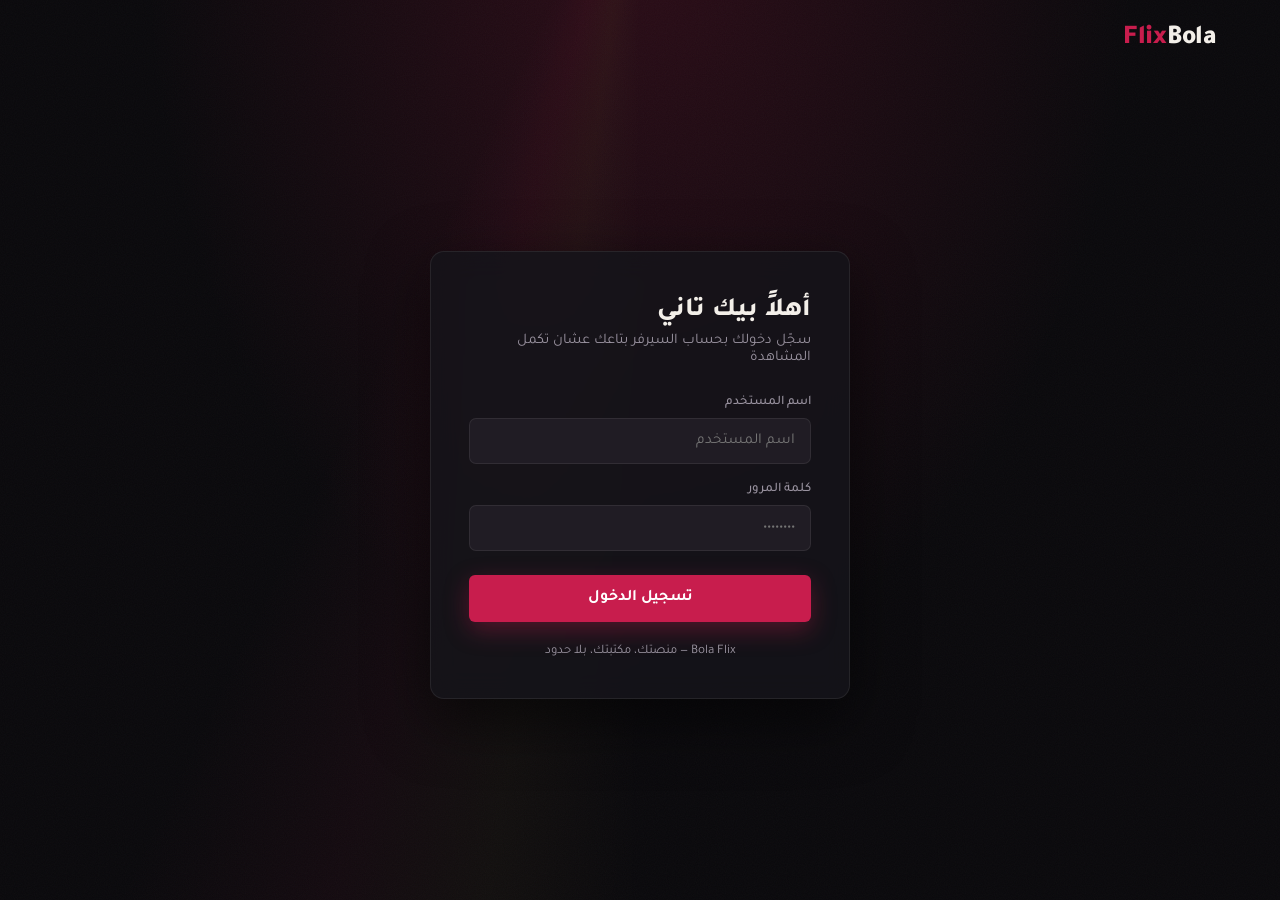
==== index.html @ e78694bd "Add files via upload" ====
<!DOCTYPE html>
<html lang="ar" dir="rtl">
<head>
<meta charset="UTF-8">
<meta name="viewport" content="width=device-width, initial-scale=1.0">
<title>Bola Flix — مكتبتك، بلا حدود</title>
<link rel="stylesheet" href="style.css">
<script src="config.js"></script>
<style>
  /* ---------- Navbar ---------- */
  .navbar {
    position: fixed; top: 0; right: 0; left: 0; z-index: 50;
    display: flex; align-items: center; justify-content: space-between;
    padding: 18px 5%;
    transition: background .3s ease, padding .3s ease, backdrop-filter .3s ease;
  }
  .navbar.scrolled {
    background: rgba(10,9,12,0.92);
    backdrop-filter: blur(10px);
    padding: 12px 5%;
    border-bottom: 1px solid var(--border-soft);
  }
  .nav-left { display: flex; align-items: center; gap: 34px; }
  .nav-links { display: flex; gap: 24px; list-style: none; }
  .nav-links a {
    font-size: .92rem; color: var(--text-muted); font-weight: 500;
    transition: color .15s ease; position: relative;
  }
  .nav-links a.active, .nav-links a:hover { color: var(--text-primary); }
  .nav-right { display: flex; align-items: center; gap: 18px; }
  .search-wrap { position: relative; }
  .search-input {
    width: 0; opacity: 0; padding: 9px 0;
    background: rgba(0,0,0,0.75);
    border: 1px solid var(--border-soft);
    color: var(--text-primary);
    border-radius: 5px;
    font-family: inherit;
    transition: width .3s ease, opacity .3s ease, padding .3s ease;
  }
  .search-input.open { width: 220px; opacity: 1; padding: 9px 14px; }
  .icon-btn {
    background: none; color: var(--text-primary); font-size: 1.15rem;
    width: 34px; height: 34px; display: flex; align-items: center; justify-content: center;
  }
  .avatar {
    width: 34px; height: 34px; border-radius: 6px;
    background: linear-gradient(135deg, var(--accent-ember), var(--accent-gold));
    display: flex; align-items: center; justify-content: center;
    font-weight: 800; font-size: .85rem; color: #1a0a10;
  }
  .user-menu { position: relative; }
  .user-dropdown {
    position: absolute; left: 0; top: 46px;
    background: var(--bg-surface); border: 1px solid var(--border-soft);
    border-radius: 8px; min-width: 170px; padding: 8px;
    display: none; box-shadow: var(--shadow-deep);
  }
  .user-dropdown.open { display: block; animation: dropIn .18s ease; }
  @keyframes dropIn { from { opacity:0; transform: translateY(-6px);} to {opacity:1; transform:translateY(0);} }
  .user-dropdown button {
    width: 100%; text-align: right; background: none; color: var(--text-primary);
    padding: 9px 10px; border-radius: 5px; font-size: .88rem;
  }
  .user-dropdown button:hover { background: var(--bg-elevated); }

  /* ---------- Hero ---------- */
  .hero {
    position: relative;
    height: 92vh;
    min-height: 560px;
    display: flex; align-items: flex-end;
    overflow: hidden;
  }
  .hero-bg {
    position: absolute; inset: 0;
    background-size: cover; background-position: top center;
    transform: scale(1.06);
    animation: heroZoom 18s ease-in-out infinite alternate;
  }
  @keyframes heroZoom { from { transform: scale(1.0); } to { transform: scale(1.08); } }
  .hero::after {
    content: ''; position: absolute; inset: 0;
    background:
      linear-gradient(to top, var(--bg-void) 2%, rgba(10,9,12,0.15) 45%, transparent 75%),
      linear-gradient(to left, rgba(10,9,12,0.05), var(--bg-void) 100%);
  }
  .hero-content {
    position: relative; z-index: 3;
    padding: 0 5% 7%;
    max-width: 640px;
    animation: heroIn 1s cubic-bezier(.16,1,.3,1);
  }
  @keyframes heroIn { from { opacity:0; transform: translateY(24px);} to {opacity:1; transform:translateY(0);} }
  .hero-badge {
    display: inline-flex; align-items: center; gap: 6px;
    color: var(--accent-gold); font-size: .82rem; font-weight: 700;
    margin-bottom: 14px; letter-spacing: .3px;
  }
  .hero-title {
    font-size: clamp(2.2rem, 5vw, 4rem);
    font-weight: 900; line-height: 1.05; margin-bottom: 16px;
    text-shadow: 0 4px 30px rgba(0,0,0,0.5);
  }
  .hero-meta {
    display: flex; align-items: center; gap: 14px;
    color: var(--text-muted); font-size: .9rem; margin-bottom: 16px;
  }
  .hero-meta .rating { color: var(--accent-gold); font-weight: 700; }
  .hero-desc {
    color: #D8D3D9; font-size: .98rem; line-height: 1.75;
    margin-bottom: 26px;
    display: -webkit-box; -webkit-line-clamp: 3; -webkit-box-orient: vertical; overflow: hidden;
  }
  .hero-actions { display: flex; gap: 14px; }
  .play-btn { font-size: 1rem; padding: 14px 34px; }
  .play-btn svg { width: 18px; height: 18px; }

  /* ---------- Rows ---------- */
  .rows { position: relative; z-index: 2; margin-top: -8vh; padding-bottom: 60px; }
  .row-section {
    margin-bottom: 40px;
    opacity: 0; transform: translateY(26px);
    transition: opacity .7s cubic-bezier(.16,1,.3,1), transform .7s cubic-bezier(.16,1,.3,1);
  }
  .row-section.in-view { opacity: 1; transform: translateY(0); }
  .card { opacity: 0; transform: translateY(14px) scale(.96); }
  .row-section.in-view .card {
    opacity: 1; transform: translateY(0) scale(1);
    transition: opacity .5s ease, transform .5s ease;
  }
  .row-head {
    display: flex; align-items: baseline; justify-content: space-between;
    padding: 0 5%; margin-bottom: 14px;
  }
  .row-title { font-size: 1.25rem; font-weight: 800; }
  .row-count { color: var(--text-muted); font-size: .82rem; }

  .row-track {
    display: flex; gap: 12px; overflow-x: auto; padding: 6px 5% 26px;
    scroll-behavior: smooth;
    scrollbar-width: none;
  }
  .row-track::-webkit-scrollbar { display: none; }

  .card {
    flex: 0 0 auto; width: 190px; cursor: pointer;
    border-radius: 10px; overflow: hidden;
    background: var(--bg-surface);
    position: relative;
  }
  .card-img-wrap {
    position: relative; width: 100%; aspect-ratio: 2/3;
    background: var(--bg-elevated); overflow: hidden;
    border-radius: 10px;
  }
  .card-img-wrap img {
    position: absolute; inset: 0; width: 100%; height: 100%; object-fit: cover;
  }
  .card-poster {
    opacity: 1;
    transition: opacity .3s ease;
  }
  .card-backdrop {
    opacity: 0;
    transition: opacity .3s ease;
  }
  .card:hover .card-poster { opacity: 0; }
  .card:hover .card-backdrop { opacity: 1; }

  .card-play-icon {
    position: absolute; top: 50%; left: 50%;
    width: 46px; height: 46px; border-radius: 50%;
    background: rgba(10,9,12,0.55); backdrop-filter: blur(3px);
    border: 2px solid rgba(255,255,255,0.7);
    display: flex; align-items: center; justify-content: center;
    color: #fff; font-size: 1.1rem;
    opacity: 0; transform: translate(-50%,-50%) scale(.6);
    transition: opacity .3s ease .08s, transform .3s cubic-bezier(.34,1.56,.64,1) .08s;
    pointer-events: none;
  }
  .card:hover .card-play-icon { opacity: 1; transform: translate(-50%,-50%) scale(1); }

  .card-rating {
    position: absolute; top: 8px; left: 8px; z-index: 2;
    background: rgba(10,9,12,0.75); backdrop-filter: blur(4px);
    color: var(--accent-gold); font-size: .72rem; font-weight: 800;
    padding: 3px 7px; border-radius: 4px;
  }
  .card-overlay {
    position: absolute; inset: 0; z-index: 2;
    background: linear-gradient(to top, rgba(6,5,7,0.98) 5%, transparent 62%);
    opacity: 0; transition: opacity .3s ease;
    display: flex; align-items: flex-end; padding: 12px;
  }
  .card:hover .card-overlay { opacity: 1; }
  .card-overlay-title {
    font-size: .84rem; font-weight: 800; line-height: 1.3;
  }

  .card-rank-ribbon {
    position: absolute; top: 6px; right: 6px; z-index: 3;
    background: var(--accent-ember); color: #fff;
    font-size: .7rem; font-weight: 900; line-height: 1;
    padding: 6px 8px; border-radius: 6px;
    box-shadow: 0 4px 10px rgba(0,0,0,0.4);
    display: flex; flex-direction: column; align-items: center;
  }
  .card-rank-ribbon .rank-top { font-size: .55rem; letter-spacing: .5px; }
  .card-rank-ribbon .rank-num { font-size: 1rem; }

  /* ---------- Floating Netflix-style hover preview (a real box, not a stretched panel) ---------- */
  .hover-preview {
    position: fixed; z-index: 200; width: 300px;
    background: var(--bg-surface, #17141a);
    border-radius: 8px; overflow: hidden;
    box-shadow: 0 30px 60px rgba(0,0,0,0.7), 0 0 0 1.5px var(--accent-ember);
    opacity: 0; visibility: hidden; transform: scale(.86);
    transform-origin: center center;
    transition: opacity .18s ease, transform .18s ease, visibility .18s;
    pointer-events: none;
  }
  .hover-preview.show { opacity: 1; visibility: visible; transform: scale(1); pointer-events: auto; }
  .hp-media { position: relative; width: 100%; aspect-ratio: 16/9; background: #000; }
  .hp-media img { position: absolute; inset: 0; width: 100%; height: 100%; object-fit: cover; }
  .hp-media::after {
    content: ''; position: absolute; inset: 0;
    background: linear-gradient(to top, rgba(0,0,0,0.85) 0%, transparent 55%);
  }
  .hp-play-icon {
    position: absolute; top: 50%; left: 50%; transform: translate(-50%,-50%);
    width: 44px; height: 44px; border-radius: 50%;
    background: rgba(10,9,12,0.55); backdrop-filter: blur(3px);
    border: 2px solid rgba(255,255,255,0.7);
    display: flex; align-items: center; justify-content: center;
    color: #fff; font-size: 1.05rem; cursor: pointer;
  }
  .hp-body { padding: 12px 14px 14px; }
  .hp-actions { display: flex; align-items: center; gap: 8px; margin-bottom: 10px; }
  .hp-icon-btn {
    width: 30px; height: 30px; border-radius: 50%;
    background: rgba(255,255,255,0.06); border: 1.5px solid rgba(255,255,255,0.5);
    color: #fff; font-size: .85rem;
    display: flex; align-items: center; justify-content: center;
    transition: background .15s ease, border-color .15s ease, transform .15s ease;
    flex-shrink: 0;
  }
  .hp-icon-btn:hover { border-color: #fff; transform: scale(1.08); }
  .hp-icon-btn.is-active { color: var(--accent-ember); border-color: var(--accent-ember); }
  .hp-play-btn {
    flex: 1; height: 30px; border-radius: 15px;
    background: #fff; color: #111; font-weight: 800; font-size: .8rem;
    display: flex; align-items: center; justify-content: center; gap: 5px;
    transition: background .15s ease, transform .15s ease;
  }
  .hp-play-btn:hover { background: #e3e3e3; transform: scale(1.03); }
  .hp-play-btn svg { width: 13px; height: 13px; }
  .hp-title {
    font-size: .95rem; font-weight: 800; margin-bottom: 5px;
    overflow: hidden; text-overflow: ellipsis; white-space: nowrap;
  }
  .hp-badge {
    display: flex; align-items: center; gap: 5px;
    color: #8fd3f4; font-size: .72rem; font-weight: 700; margin-bottom: 6px;
  }
  .hp-badge::before {
    content: ''; width: 7px; height: 7px; border-radius: 50%;
    background: #4fc3f7; flex-shrink: 0;
  }
  .hp-meta { display: flex; flex-wrap: wrap; gap: 6px; color: var(--text-muted); font-size: .72rem; }
  .hp-meta span:not(:last-child)::after { content: '•'; margin-right: 6px; opacity: .6; }

  .card-progress {
    position: absolute; bottom: 0; right: 0; left: 0; height: 4px;
    background: rgba(255,255,255,0.15); z-index: 3;
  }
  .card-progress-fill { height: 100%; background: var(--accent-ember); }

  .card-skeleton {
    background: linear-gradient(100deg, var(--bg-surface) 30%, var(--bg-elevated) 50%, var(--bg-surface) 70%);
    background-size: 200% 100%;
    animation: shimmer 1.4s infinite;
  }
  @keyframes shimmer { from { background-position: 200% 0;} to { background-position: -200% 0;} }

  /* ---------- States ---------- */
  .empty-state {
    text-align: center; padding: 120px 20px;
  }
  .empty-state h2 { font-size: 1.4rem; margin-bottom: 10px; }
  .empty-state p { color: var(--text-muted); margin-bottom: 22px; }

  /* ---------- Footer ---------- */
  .footer {
    position: relative; z-index: 2;
    padding: 40px 5%; border-top: 1px solid var(--border-soft);
    color: var(--text-muted); font-size: .82rem;
    display: flex; justify-content: space-between; flex-wrap: wrap; gap: 10px;
  }

  @media (max-width: 720px) {
    .nav-links { display: none; }
    .card { width: 128px; }
    .hero { height: 78vh; }
    .modal-hero-title { font-size: 1.3rem; }
  }
</style>
</head>
<body>

<div class="projector-beam"></div>
<div class="film-grain"></div>

<!-- ===== Navbar ===== -->
<nav class="navbar" id="navbar">
  <div class="nav-left">
    <span class="logo">Bola<span class="accent">Flix</span></span>
    <ul class="nav-links">
      <li><a href="#" class="active" data-filter="all">الرئيسية</a></li>
      <li><a href="#" data-filter="Movie">أفلام</a></li>
      <li><a href="#" data-filter="Series">مسلسلات</a></li>
      <li><a href="#" data-filter="favorites">المفضلة</a></li>
    </ul>
  </div>
  <div class="nav-right">
    <div class="search-wrap">
      <button class="icon-btn" id="searchToggle">⌕</button>
      <input type="text" class="search-input" id="searchInput" placeholder="ابحث عن فيلم أو مسلسل...">
    </div>
    <div class="user-menu">
      <button class="avatar" id="avatarBtn">?</button>
      <div class="user-dropdown" id="userDropdown">
        <button id="userNameDisplay" style="font-weight:700;pointer-events:none;"></button>
        <a href="profile.html" style="display:block;text-align:right;padding:9px 10px;border-radius:5px;font-size:.88rem;">البروفايل</a>
        <button id="logoutBtn">تسجيل الخروج</button>
      </div>
    </div>
  </div>
</nav>

<!-- ===== Hero ===== -->
<header class="hero" id="hero" style="display:none;">
  <div class="hero-bg" id="heroBg"></div>
  <div class="hero-content">
    <div class="hero-badge">★ ترشيح Bola Flix</div>
    <h1 class="hero-title" id="heroTitle">جاري التحميل...</h1>
    <div class="hero-meta" id="heroMeta"></div>
    <p class="hero-desc" id="heroDesc"></p>
    <div class="hero-actions">
      <button class="btn btn-primary play-btn" id="heroPlayBtn">
        <svg viewBox="0 0 24 24" fill="currentColor"><path d="M8 5v14l11-7z"/></svg>
        شاهد الآن
      </button>
      <button class="btn btn-ghost play-btn" id="heroInfoBtn">تفاصيل أكتر</button>
    </div>
  </div>
</header>

<main class="rows" id="rows"></main>

<div class="hover-preview" id="hoverPreview">
  <div class="hp-media">
    <img id="hpBackdrop" alt="">
    <div class="card-rank-ribbon" id="hpRank" style="display:none; position:absolute; top:8px; right:8px;"><span class="rank-top">TOP</span><span class="rank-num"></span></div>
    <div class="hp-play-icon" id="hpPlayIcon">▶</div>
  </div>
  <div class="hp-body">
    <div class="hp-actions">
      <button class="hp-icon-btn" id="hpFav" title="المفضلة">♡</button>
      <button class="hp-icon-btn" id="hpShare" title="مشاركة">⤴</button>
      <button class="hp-icon-btn" id="hpAdd" title="أضف للقائمة">+</button>
      <button class="hp-play-btn" id="hpPlayBtn">
        <svg viewBox="0 0 24 24" fill="currentColor"><path d="M8 5v14l11-7z"/></svg>
        تشغيل
      </button>
    </div>
    <div class="hp-title" id="hpTitle"></div>
    <div class="hp-badge">متاحة في مكتبتك</div>
    <div class="hp-meta" id="hpMeta"></div>
  </div>
</div>

<div class="empty-state" id="emptyState" style="display:none;">
  <h2>المكتبة فاضية دلوقتي</h2>
  <p>اتأكد إن سيرفر Jellyfin شغال وفيه محتوى متاح لحسابك.</p>
</div>

<footer class="footer">
  <span>Bola Flix — منصة خاصة متصلة بمكتبتك الشخصية</span>
  <span id="itemCountFooter"></span>
</footer>

<script>
const server = BF_CONFIG.SERVER_URL;
const token = localStorage.getItem('bf_token');
const userId = localStorage.getItem('bf_userId');
const username = localStorage.getItem('bf_username');

if (!server || !token || !userId) window.location.href = 'login.html';

document.getElementById('userNameDisplay').textContent = username || '';
document.getElementById('avatarBtn').textContent = (username || '?').trim().charAt(0).toUpperCase();

function imgUrl(id, type='Primary', tag='') {
  return `${server}/Items/${id}/Images/${type}?quality=90${tag ? '&tag='+tag : ''}`;
}

let allItems = [];

async function fetchLibrary() {
  const url = `${server}/Users/${userId}/Items?IncludeItemTypes=Movie,Series&Recursive=true&Fields=Overview,Genres,CommunityRating,ProductionYear,BackdropImageTags,UserData,RunTimeTicks&SortBy=DateCreated&SortOrder=Descending&Limit=400`;
  const res = await fetch(url, { headers: { 'X-Emby-Token': token } });
  if (!res.ok) throw new Error('fetch failed');
  const data = await res.json();
  return data.Items || [];
}

function toggleFavorite(itemId, btn) {
  const item = allItems.find(i => i.Id === itemId);
  const isFav = item.UserData && item.UserData.IsFavorite;
  const method = isFav ? 'DELETE' : 'POST';
  fetch(`${server}/Users/${userId}/FavoriteItems/${itemId}`, { method, headers: { 'X-Emby-Token': token } })
    .then(() => {
      if (!item.UserData) item.UserData = {};
      item.UserData.IsFavorite = !isFav;
      btn.classList.toggle('is-active', item.UserData.IsFavorite);
      btn.textContent = item.UserData.IsFavorite ? '♥' : '♡';
    }).catch(() => {});
}

function shareItem(item) {
  const url = `${window.location.origin}${window.location.pathname.replace('index.html','')}details.html?id=${item.Id}`;
  if (navigator.share) {
    navigator.share({ title: item.Name, url }).catch(() => {});
  } else {
    navigator.clipboard?.writeText(url);
  }
}

function buildCard(item, rank) {
  const el = document.createElement('div');
  el.className = 'card';
  el.dataset.id = item.Id;
  const rating = item.CommunityRating ? item.CommunityRating.toFixed(1) : '—';
  const backdropTag = item.BackdropImageTags && item.BackdropImageTags[0];
  const backdropSrc = backdropTag ? imgUrl(item.Id, 'Backdrop', backdropTag) : imgUrl(item.Id);

  let progressBar = '';
  const pos = item.UserData && item.UserData.PlaybackPositionTicks;
  if (pos && item.RunTimeTicks) {
    const pct = Math.min(100, Math.round((pos / item.RunTimeTicks) * 100));
    progressBar = `<div class="card-progress"><div class="card-progress-fill" style="width:${pct}%"></div></div>`;
  }

  el.innerHTML = `
    <div class="card-img-wrap">
      ${rank ? `<div class="card-rank-ribbon"><span class="rank-top">TOP</span><span class="rank-num">${rank}</span></div>` : ''}
      <img class="card-poster" src="${imgUrl(item.Id)}" alt="${item.Name}" loading="lazy" onerror="this.style.opacity=0">
      <img class="card-backdrop" src="${backdropSrc}" alt="" loading="lazy">
      <span class="card-rating">★ ${rating}</span>
      <div class="card-play-icon">▶</div>
      <div class="card-overlay"><span class="card-overlay-title">${item.Name}</span></div>
      ${progressBar}
    </div>
  `;

  let hoverTimer;
  el.addEventListener('mouseenter', () => {
    clearTimeout(hidePreviewTimer);
    hoverTimer = setTimeout(() => showHoverPreview(item, el, rank, backdropSrc), 380);
  });
  el.addEventListener('mouseleave', () => {
    clearTimeout(hoverTimer);
    hidePreviewTimer = setTimeout(hideHoverPreview, 150);
  });

  el.addEventListener('click', () => window.location.href = `details.html?id=${item.Id}`);
  return el;
}

// ---------- Floating Netflix-style hover preview ----------
const hoverPreview = document.getElementById('hoverPreview');
let hidePreviewTimer;
let currentPreviewItem = null;

hoverPreview.addEventListener('mouseenter', () => clearTimeout(hidePreviewTimer));
hoverPreview.addEventListener('mouseleave', () => {
  hidePreviewTimer = setTimeout(hideHoverPreview, 150);
});

function showHoverPreview(item, cardEl, rank, backdropSrc) {
  const wasShown = hoverPreview.classList.contains('show');
  const switchingItem = wasShown && currentPreviewItem && currentPreviewItem.Id !== item.Id;

  const applyContent = () => {
    currentPreviewItem = item;
    document.getElementById('hpBackdrop').src = backdropSrc;
    document.getElementById('hpTitle').textContent = item.Name;

    const typeLabel = item.Type === 'Series' ? 'مسلسل' : 'فيلم';
    const seasonLabel = item.Type === 'Series' && item.ChildCount ? `الموسم ${item.ChildCount}` : null;
    const metaParts = [item.ProductionYear, seasonLabel, typeLabel, ...(item.Genres || []).slice(0,2)].filter(Boolean);
    document.getElementById('hpMeta').innerHTML = metaParts.map(m => `<span>${m}</span>`).join('');

    const rankEl = document.getElementById('hpRank');
    if (rank) { rankEl.style.display = 'flex'; rankEl.querySelector('.rank-num').textContent = rank; }
    else { rankEl.style.display = 'none'; }

    const isFav = item.UserData && item.UserData.IsFavorite;
    const favBtn = document.getElementById('hpFav');
    favBtn.classList.toggle('is-active', !!isFav);
    favBtn.textContent = isFav ? '♥' : '♡';

    // ---- التموضع فوق مكان الكارت بالظبط (صندوق عائم، مش شريط بيطول) ----
    const rect = cardEl.getBoundingClientRect();
    const pw = 300, ph = 300;
    let left = rect.left + rect.width / 2 - pw / 2;
    left = Math.max(10, Math.min(left, window.innerWidth - pw - 10));
    let top = rect.top + rect.height / 2 - ph / 2;
    top = Math.max(10, Math.min(top, window.innerHeight - ph - 10));

    hoverPreview.style.left = `${left}px`;
    hoverPreview.style.top = `${top}px`;
    hoverPreview.classList.add('show');
  };

  if (switchingItem) {
    // بنقفل بأنيميشن الأول قبل ما نفتح على الكارت التاني، عشان ميحصلش قفز فجأة
    hoverPreview.classList.remove('show');
    setTimeout(applyContent, 140);
  } else {
    applyContent();
  }
}

function hideHoverPreview() {
  hoverPreview.classList.remove('show');
  currentPreviewItem = null;
}

document.getElementById('hpFav').addEventListener('click', () => {
  if (!currentPreviewItem) return;
  toggleFavorite(currentPreviewItem.Id, document.getElementById('hpFav'));
});
document.getElementById('hpShare').addEventListener('click', () => {
  if (currentPreviewItem) shareItem(currentPreviewItem);
});
document.getElementById('hpAdd').addEventListener('click', (e) => {
  const btn = e.currentTarget;
  btn.textContent = '✓';
  setTimeout(() => btn.textContent = '+', 1500);
});
document.getElementById('hpPlayBtn').addEventListener('click', () => {
  if (currentPreviewItem) window.location.href = `details.html?id=${currentPreviewItem.Id}`;
});
document.getElementById('hpPlayIcon').addEventListener('click', () => {
  if (currentPreviewItem) window.location.href = `details.html?id=${currentPreviewItem.Id}`;
});
window.addEventListener('scroll', hideHoverPreview, { passive: true });

function buildRow(title, items, showRank) {
  if (!items.length) return null;
  const section = document.createElement('section');
  section.className = 'row-section';
  section.innerHTML = `
    <div class="row-head">
      <span class="row-title">${title}</span>
      <span class="row-count">${items.length} عنصر</span>
    </div>
    <div class="row-track"></div>
  `;
  const track = section.querySelector('.row-track');
  items.forEach((item, idx) => track.appendChild(buildCard(item, showRank ? idx + 1 : null)));
  return section;
}

function groupByGenre(items) {
  const map = {};
  items.forEach(item => {
    (item.Genres || ['أخرى']).forEach(g => {
      if (!map[g]) map[g] = [];
      map[g].push(item);
    });
  });
  return map;
}

function renderRows(items) {
  const rowsEl = document.getElementById('rows');
  rowsEl.innerHTML = '';

  const continueWatching = items.filter(i => i.UserData && i.UserData.PlaybackPositionTicks > 0 && !i.UserData.Played);
  const cwRow = buildRow('أكمل المشاهدة', continueWatching);
  if (cwRow) rowsEl.appendChild(cwRow);

  const recent = items.slice(0, 20);
  const recentRow = buildRow('أضيف حديثًا', recent);
  if (recentRow) rowsEl.appendChild(recentRow);

  const topRated = [...items].filter(i => i.CommunityRating).sort((a,b) => b.CommunityRating - a.CommunityRating).slice(0, 20);
  const topRow = buildRow('الأعلى تقييمًا', topRated, true);
  if (topRow) rowsEl.appendChild(topRow);

  const byGenre = groupByGenre(items);
  Object.keys(byGenre).slice(0, 8).forEach(genre => {
    const row = buildRow(genre, byGenre[genre].slice(0, 20));
    if (row) rowsEl.appendChild(row);
  });

  document.getElementById('itemCountFooter').textContent = `${items.length} عمل متاح في مكتبتك`;
  observeRows();
}

const rowObserver = new IntersectionObserver((entries) => {
  entries.forEach(entry => {
    if (entry.isIntersecting) {
      entry.target.classList.add('in-view');
      rowObserver.unobserve(entry.target);
    }
  });
}, { threshold: 0.12 });

function observeRows() {
  document.querySelectorAll('.row-section:not(.in-view)').forEach(row => rowObserver.observe(row));
}

function setHero(item) {
  const hero = document.getElementById('hero');
  hero.style.display = 'flex';
  const backdropTag = item.BackdropImageTags && item.BackdropImageTags[0];
  const bgUrl = backdropTag ? imgUrl(item.Id, 'Backdrop') : imgUrl(item.Id);
  document.getElementById('heroBg').style.backgroundImage = `url('${bgUrl}')`;
  document.getElementById('heroTitle').textContent = item.Name;
  document.getElementById('heroDesc').textContent = item.Overview || 'لا يوجد وصف متاح لهذا العمل حاليًا.';
  const metaEl = document.getElementById('heroMeta');
  metaEl.innerHTML = `
    ${item.CommunityRating ? `<span class="rating">★ ${item.CommunityRating.toFixed(1)}</span>` : ''}
    <span>${item.ProductionYear || ''}</span>
    <span>${(item.Genres || []).slice(0,3).join(' · ')}</span>
  `;
  document.getElementById('heroPlayBtn').onclick = () => window.location.href = `player.html?id=${item.Id}`;
  document.getElementById('heroInfoBtn').onclick = () => window.location.href = `details.html?id=${item.Id}`;
}

// ---------- Navbar behaviour ----------
window.addEventListener('scroll', () => {
  document.getElementById('navbar').classList.toggle('scrolled', window.scrollY > 30);
});

document.getElementById('searchToggle').addEventListener('click', () => {
  const input = document.getElementById('searchInput');
  input.classList.toggle('open');
  if (input.classList.contains('open')) input.focus();
});
document.getElementById('searchInput').addEventListener('input', (e) => {
  const q = e.target.value.trim().toLowerCase();
  if (!q) { renderRows(allItems); return; }
  const filtered = allItems.filter(i => i.Name.toLowerCase().includes(q));
  const rowsEl = document.getElementById('rows');
  rowsEl.innerHTML = '';
  const row = buildRow(`نتائج البحث عن "${e.target.value}"`, filtered);
  if (row) rowsEl.appendChild(row);
  else rowsEl.innerHTML = `<div class="empty-state"><h2>مفيش نتائج</h2><p>جرب كلمة تانية</p></div>`;
});

document.getElementById('avatarBtn').addEventListener('click', () => {
  document.getElementById('userDropdown').classList.toggle('open');
});
document.addEventListener('click', (e) => {
  if (!e.target.closest('.user-menu')) document.getElementById('userDropdown').classList.remove('open');
});
document.getElementById('logoutBtn').addEventListener('click', () => {
  localStorage.removeItem('bf_token');
  localStorage.removeItem('bf_userId');
  localStorage.removeItem('bf_username');
  window.location.href = 'login.html';
});

document.querySelectorAll('.nav-links a').forEach(link => {
  link.addEventListener('click', (e) => {
    e.preventDefault();
    document.querySelectorAll('.nav-links a').forEach(a => a.classList.remove('active'));
    link.classList.add('active');
    const filter = link.dataset.filter;
    let filtered = allItems;
    if (filter === 'Movie') filtered = allItems.filter(i => i.Type === 'Movie');
    if (filter === 'Series') filtered = allItems.filter(i => i.Type === 'Series');
    if (filter === 'favorites') filtered = allItems.filter(i => i.UserData && i.UserData.IsFavorite);
    renderRows(filtered);
  });
});

// ---------- Boot ----------
(async function boot() {
  try {
    allItems = await fetchLibrary();
    if (!allItems.length) {
      document.getElementById('emptyState').style.display = 'block';
      return;
    }
    const featured = allItems[Math.floor(Math.random() * Math.min(allItems.length, 10))];
    setHero(featured);
    renderRows(allItems);
  } catch (err) {
    document.getElementById('emptyState').style.display = 'block';
    document.getElementById('emptyState').querySelector('h2').textContent = 'مش قادرين نوصل للسيرفر';
    document.getElementById('emptyState').querySelector('p').textContent = 'اتأكد إن Jellyfin شغال وحاول تسجل دخول تاني.';
  }
})();
</script>

</body>
</html>
---- style.css ----
/* ============================================================
   BOLA FLIX — نظام التصميم
   لوحة الألوان:
     --bg-void:      #0A090C  (خلفية القاعة المظلمة)
     --bg-surface:   #16141A  (بطاقات وأسطح مرتفعة قليلاً)
     --bg-elevated:  #201C24
     --accent-ember: #C81D4D  (أحمر-عنابي دافئ — لهب المسرح)
     --accent-gold:  #E8B54D  (ذهبي بروجكتور — للتفاصيل المميزة/VIP)
     --text-primary: #F3EFE9
     --text-muted:   #9A93A0
   خط العرض: "Tajawal" (عربي أنيق وواضح على الشاشات الداكنة)
   خط UI/أرقام: "Tajawal" أوزان خفيفة للتفاصيل
   العنصر المميز: "شعاع البروجكتور" المتحرك خلف الشعار + توهج حواف
   البطاقات عند التحويم (بدل التدرجات الجاهزة)
   ============================================================ */

@import url('https://fonts.googleapis.com/css2?family=Tajawal:wght@300;400;500;700;800;900&display=swap');

:root {
  --bg-void: #0A090C;
  --bg-surface: #16141A;
  --bg-elevated: #201C24;
  --accent-ember: #C81D4D;
  --accent-ember-dim: #7D1433;
  --accent-gold: #E8B54D;
  --text-primary: #F3EFE9;
  --text-muted: #9A93A0;
  --border-soft: rgba(243, 239, 233, 0.08);
  --shadow-deep: 0 20px 60px rgba(0,0,0,0.55);
}

* { box-sizing: border-box; margin: 0; padding: 0; }

html { scroll-behavior: smooth; }

body {
  background: var(--bg-void);
  color: var(--text-primary);
  font-family: 'Tajawal', sans-serif;
  direction: rtl;
  min-height: 100vh;
  overflow-x: hidden;
}

::selection { background: var(--accent-ember); color: #fff; }

::-webkit-scrollbar { width: 10px; height: 10px; }
::-webkit-scrollbar-track { background: var(--bg-void); }
::-webkit-scrollbar-thumb { background: var(--bg-elevated); border-radius: 10px; }
::-webkit-scrollbar-thumb:hover { background: var(--accent-ember-dim); }

a { color: inherit; text-decoration: none; }
button { font-family: inherit; cursor: pointer; border: none; }
img { display: block; max-width: 100%; }

/* ---------- عناصر مشتركة ---------- */

.logo {
  font-weight: 900;
  font-size: 1.7rem;
  letter-spacing: -0.5px;
  color: var(--text-primary);
  display: inline-flex;
  align-items: baseline;
  gap: 2px;
}
.logo .accent { color: var(--accent-ember); }

.btn {
  display: inline-flex;
  align-items: center;
  justify-content: center;
  gap: 8px;
  padding: 13px 30px;
  border-radius: 6px;
  font-weight: 700;
  font-size: 0.95rem;
  transition: transform .18s ease, box-shadow .18s ease, background .18s ease;
}
.btn-primary {
  background: var(--accent-ember);
  color: #fff;
  box-shadow: 0 8px 24px rgba(200,29,77,0.35);
}
.btn-primary:hover { background: #E22558; transform: translateY(-2px); box-shadow: 0 12px 32px rgba(200,29,77,0.5); }
.btn-primary:active { transform: translateY(0); }

.btn-ghost {
  background: rgba(255,255,255,0.08);
  color: var(--text-primary);
  backdrop-filter: blur(6px);
  border: 1px solid var(--border-soft);
}
.btn-ghost:hover { background: rgba(255,255,255,0.16); }

/* شعاع البروجكتور — العنصر المميز */
.projector-beam {
  position: fixed;
  top: -20%;
  left: 50%;
  transform: translateX(-50%);
  width: 140vw;
  height: 140vh;
  pointer-events: none;
  z-index: 0;
  background: conic-gradient(from 180deg at 50% 0%,
      transparent 0deg,
      rgba(232,181,77,0.05) 8deg,
      rgba(200,29,77,0.07) 16deg,
      transparent 26deg);
  animation: beamSway 12s ease-in-out infinite;
  opacity: 0.7;
}
@keyframes beamSway {
  0%, 100% { transform: translateX(-52%) rotate(-1.5deg); }
  50% { transform: translateX(-48%) rotate(1.5deg); }
}

/* حبيبات فيلم خفيفة على الخلفية */
.film-grain {
  position: fixed;
  inset: 0;
  pointer-events: none;
  z-index: 1;
  opacity: 0.035;
  background-image: url("data:image/svg+xml,%3Csvg xmlns='http://www.w3.org/2000/svg' width='120' height='120'%3E%3Cfilter id='n'%3E%3CfeTurbulence type='fractalNoise' baseFrequency='0.9' numOctaves='2' stitchTiles='stitch'/%3E%3C/filter%3E%3Crect width='100%25' height='100%25' filter='url(%23n)'/%3E%3C/svg%3E");
}

@media (prefers-reduced-motion: reduce) {
  .projector-beam { animation: none; }
  * { animation-duration: 0.001ms !important; transition-duration: 0.001ms !important; }
}
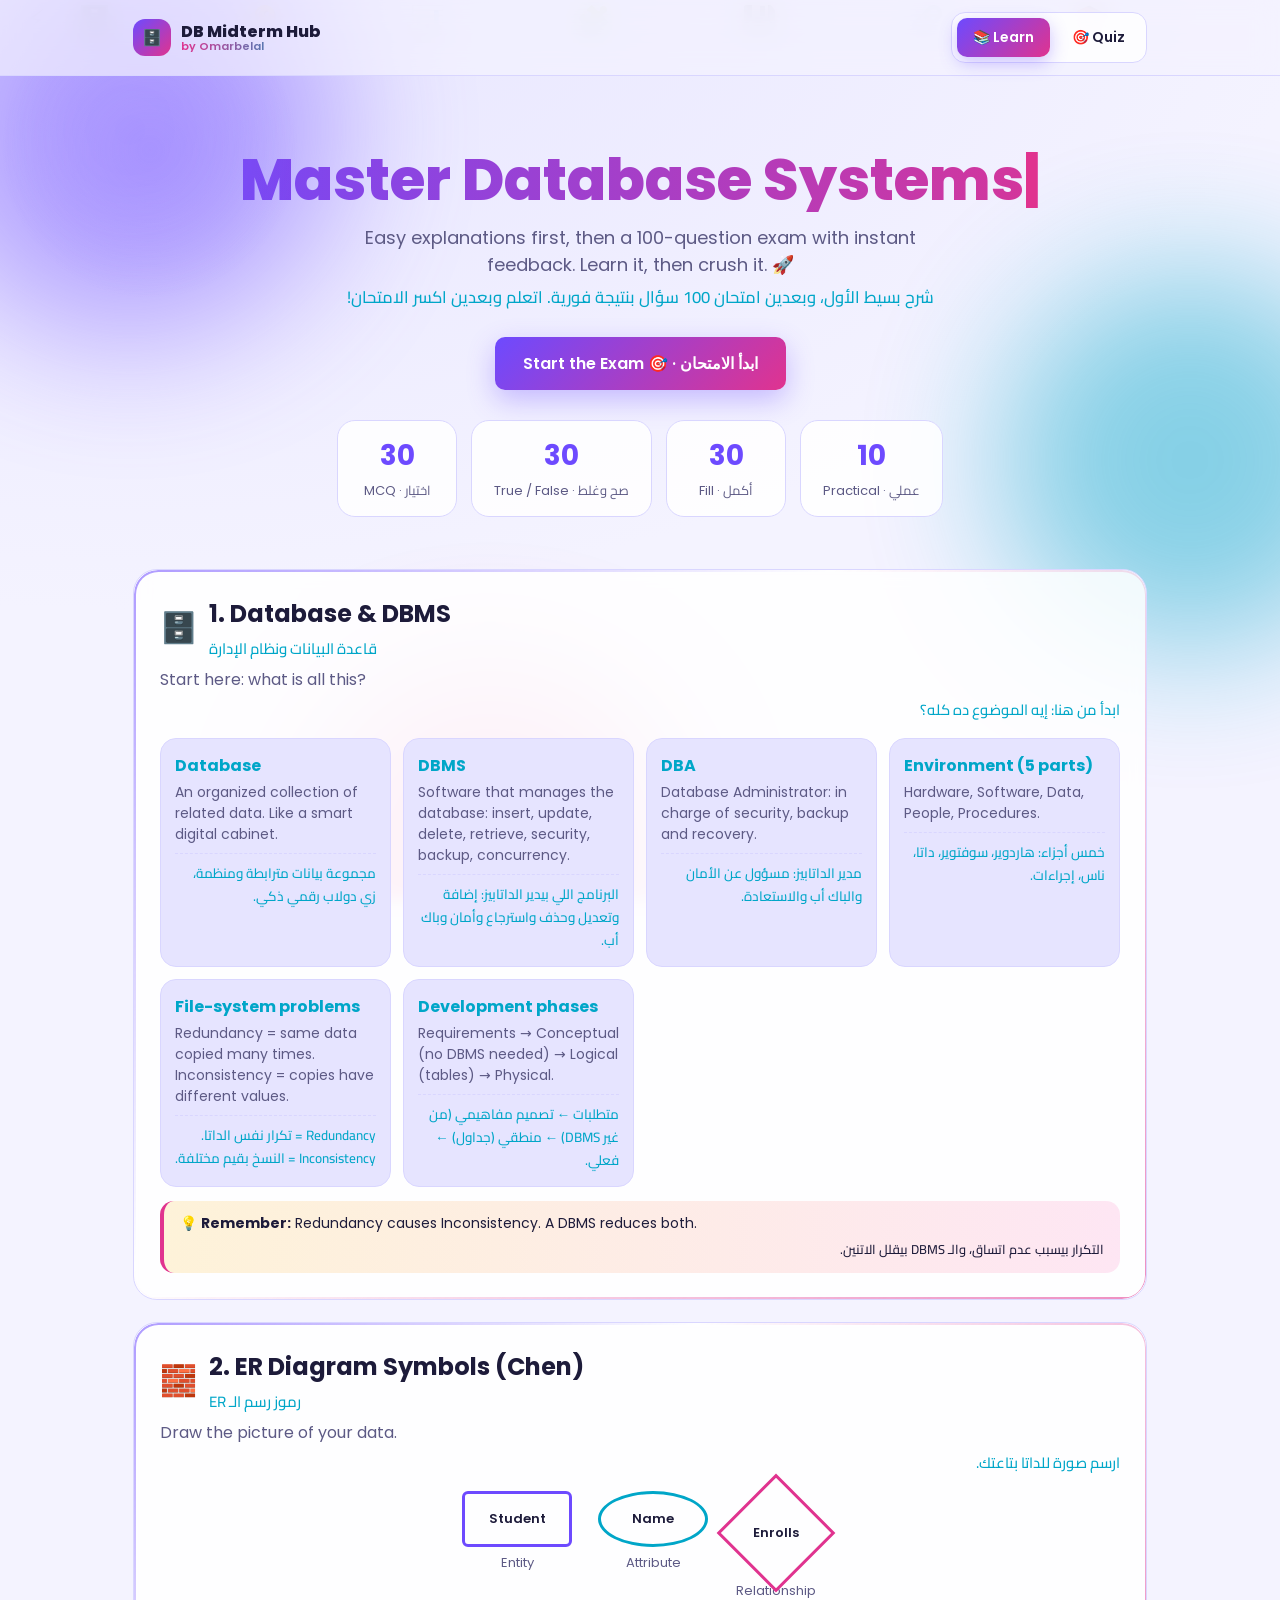
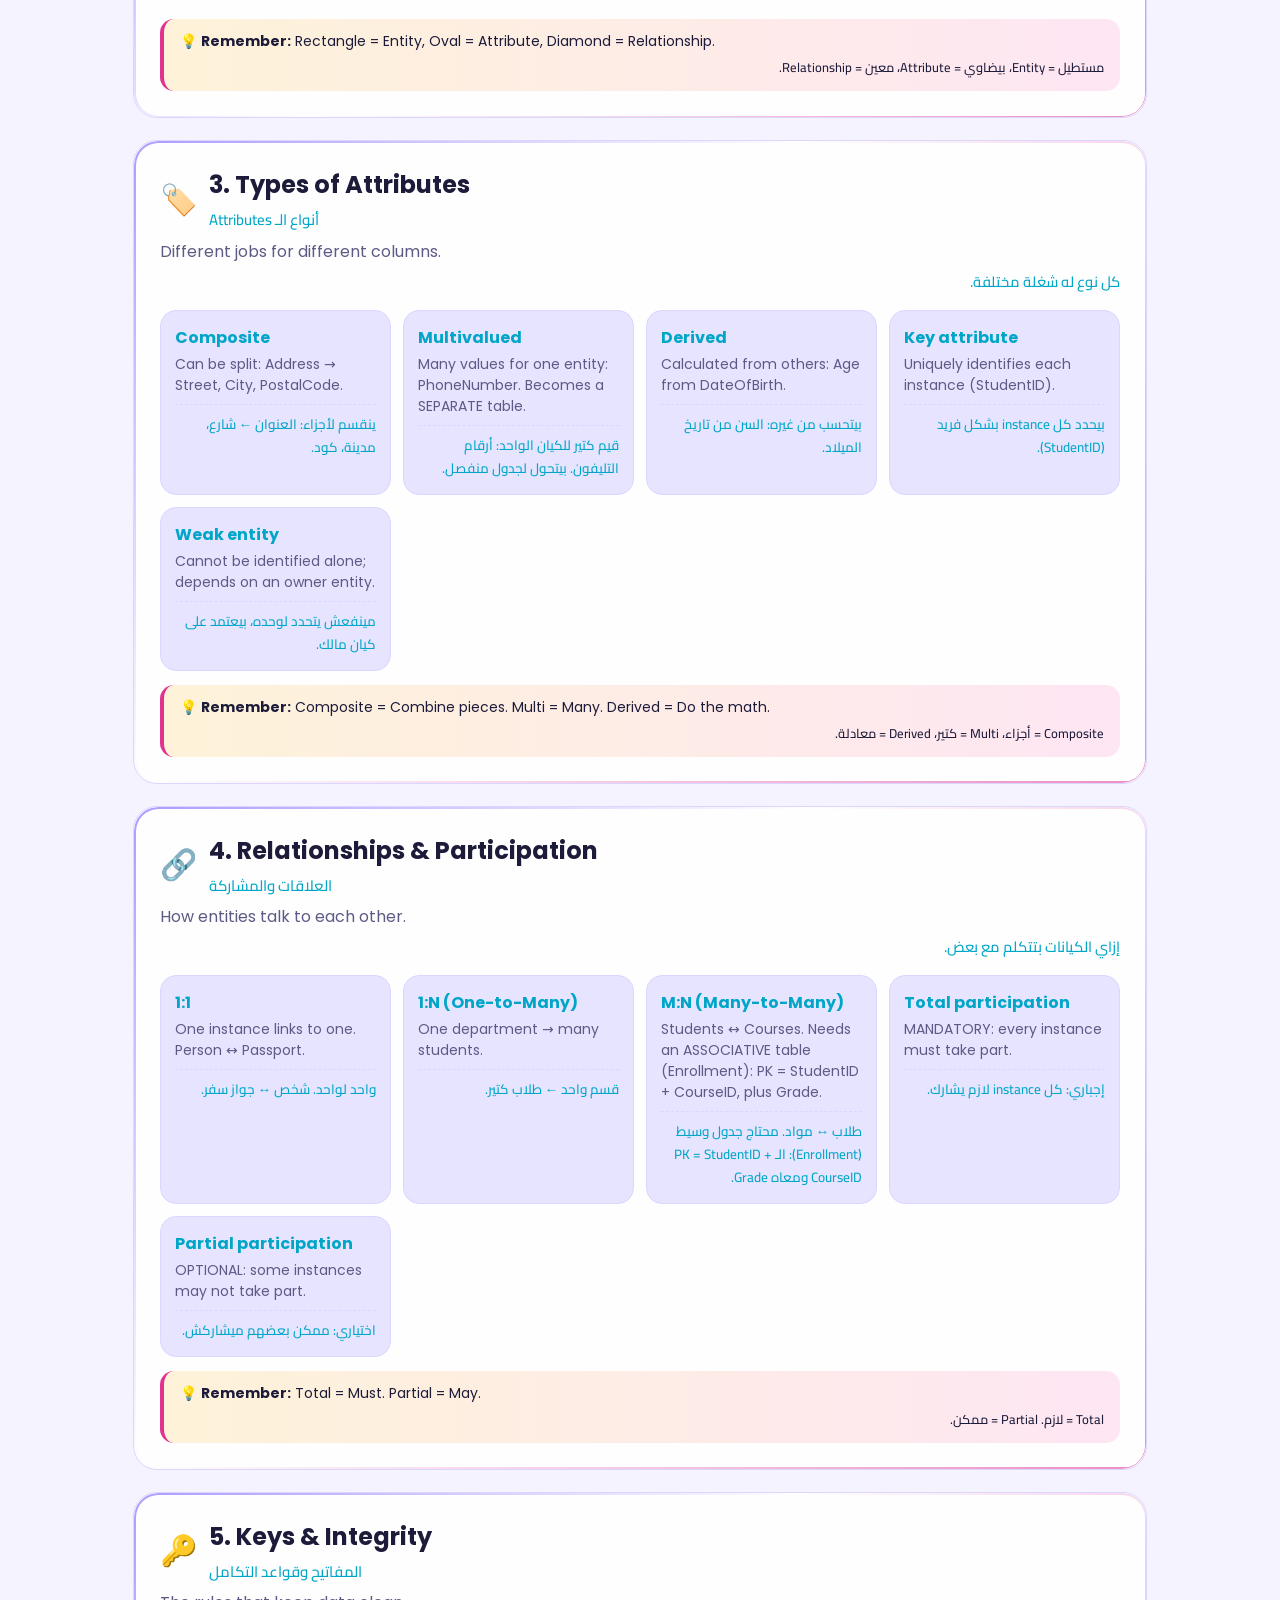
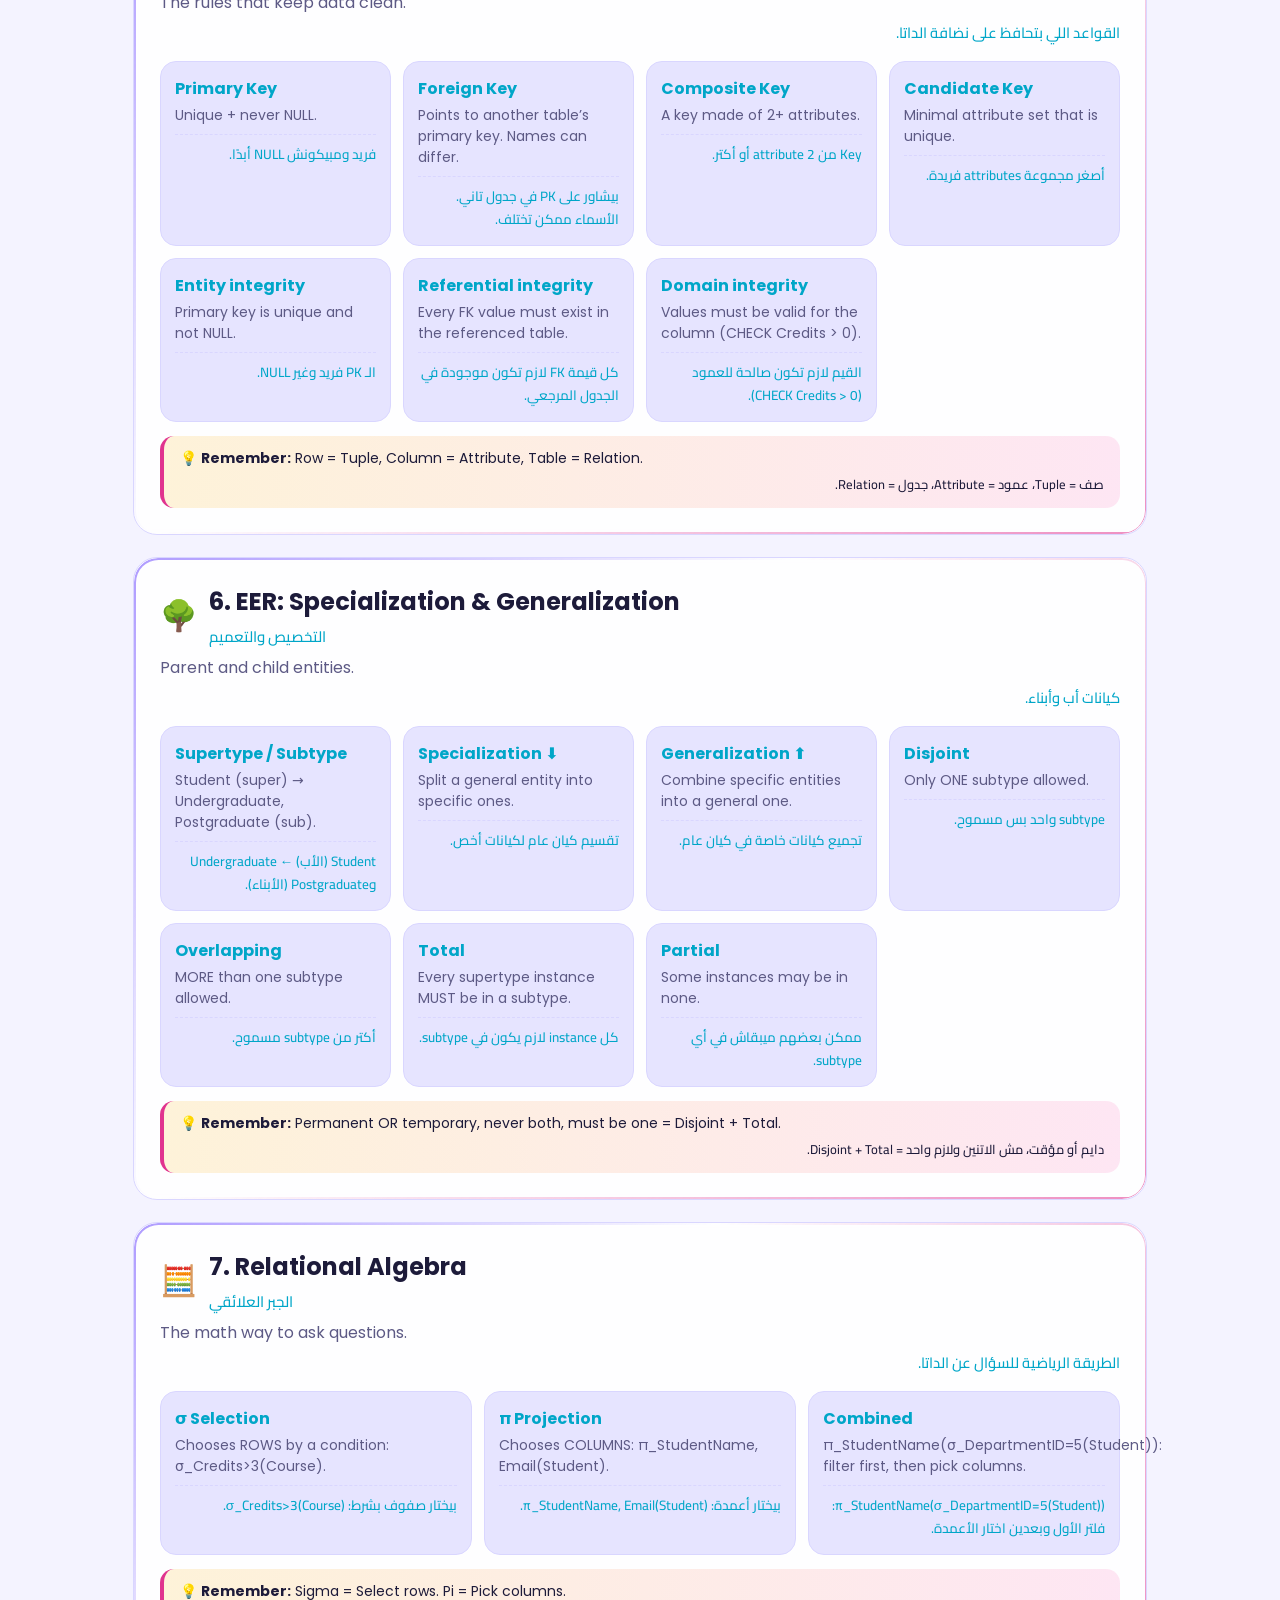
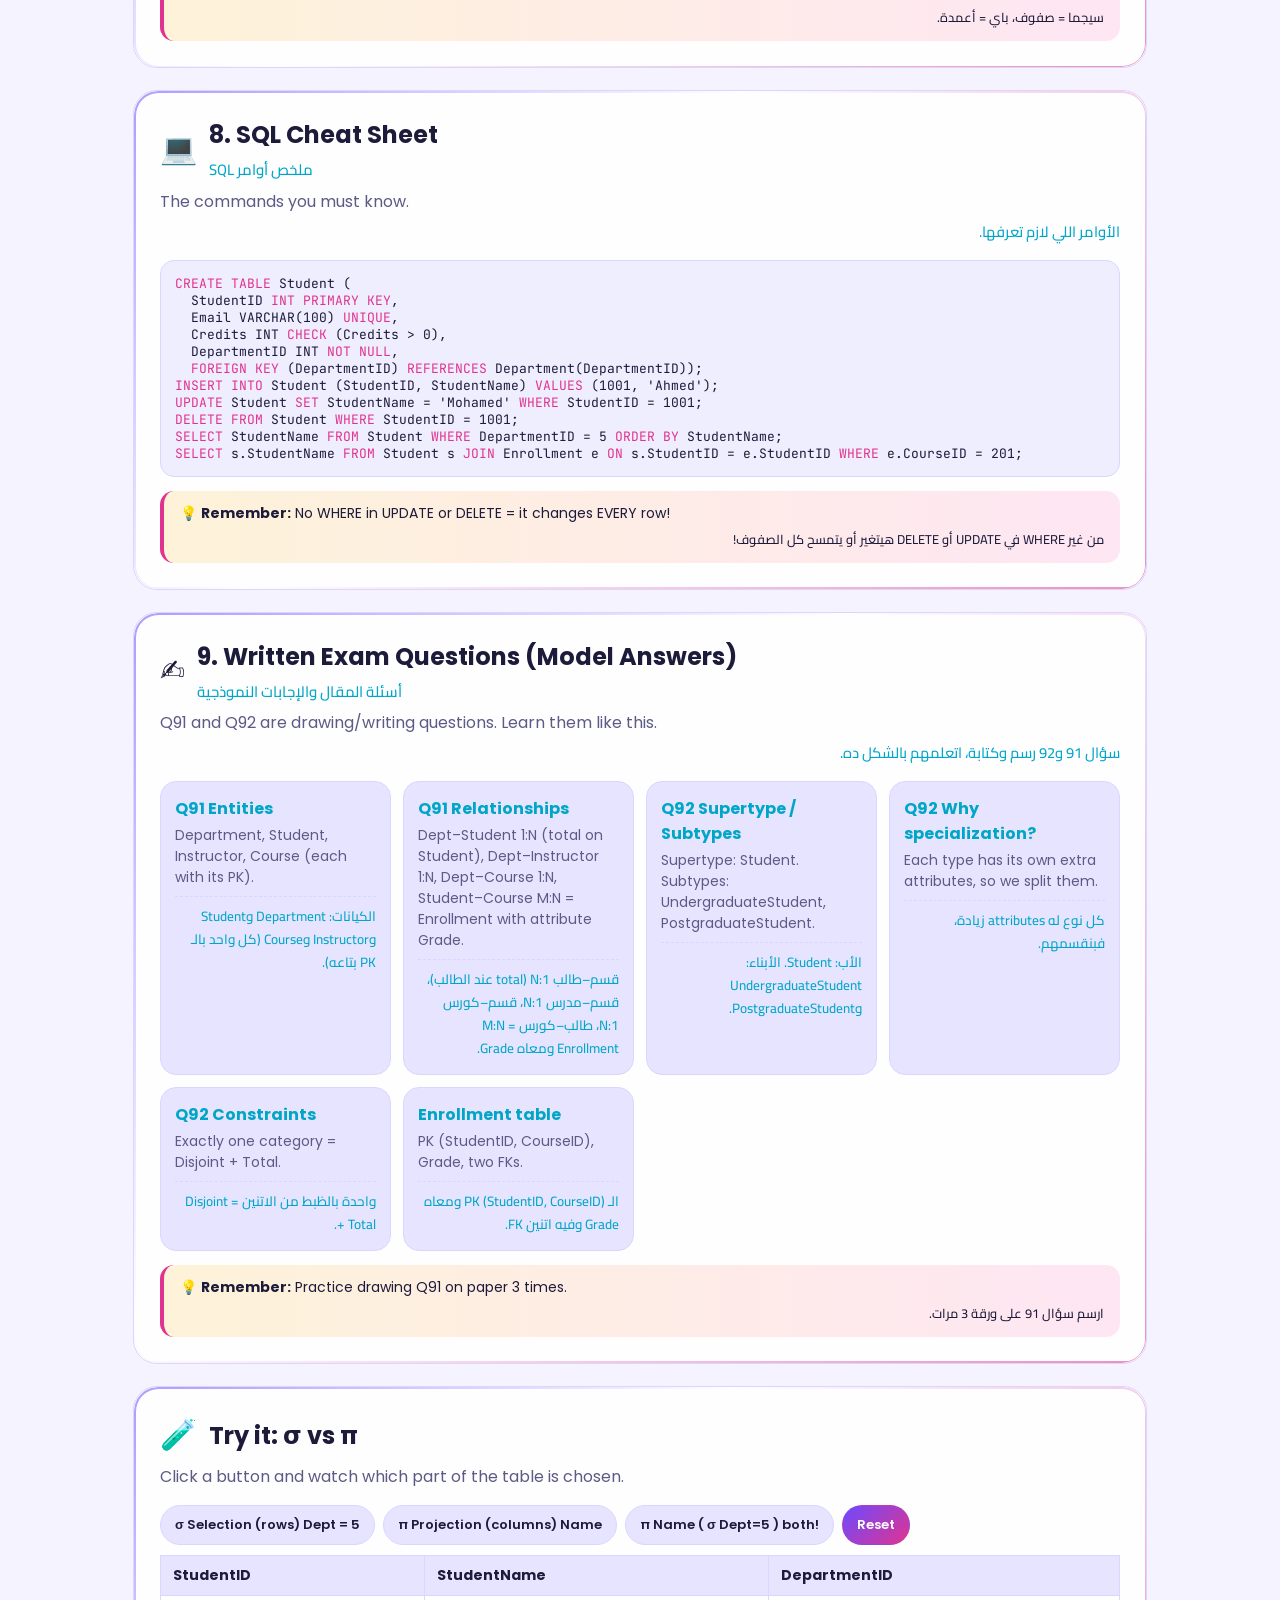
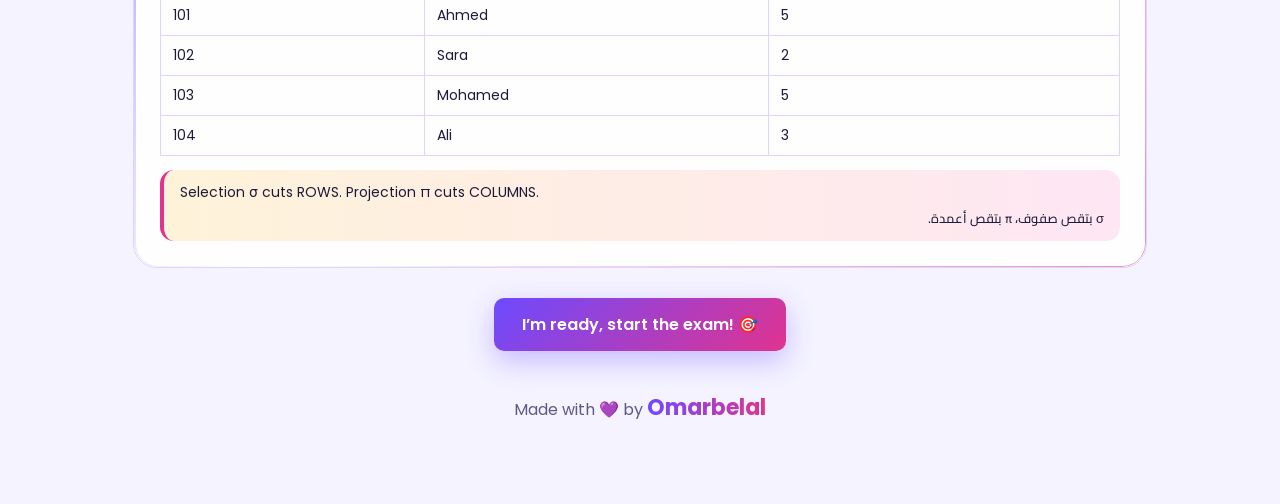
==== commit a352cbdd: "Add files via upload" ====
--- a/index.html
+++ b/index.html
@@ -1,713 +1,230 @@
 <!DOCTYPE html>
-<html lang="ar" dir="rtl">
+<html lang="en">
 <head>
 <meta charset="UTF-8">
-<meta name="viewport" content="width=device-width, initial-scale=1.0">
-<title>Bola Flix — مكتبتك، بلا حدود</title>
-<link rel="stylesheet" href="style.css">
-<script src="config.js"></script>
+<meta name="viewport" content="width=device-width, initial-scale=1, viewport-fit=cover">
+<title>DB Systems Midterm Hub</title>
+<link rel="preconnect" href="https://fonts.googleapis.com">
+<link rel="stylesheet" href="https://fonts.googleapis.com/css2?family=Cairo:wght@500;700&family=Poppins:wght@400;600;800&family=JetBrains+Mono:wght@500&display=swap">
 <style>
-  /* ---------- Navbar ---------- */
-  .navbar {
-    position: fixed; top: 0; right: 0; left: 0; z-index: 50;
-    display: flex; align-items: center; justify-content: space-between;
-    padding: 18px 5%;
-    transition: background .3s ease, padding .3s ease, backdrop-filter .3s ease;
-  }
-  .navbar.scrolled {
-    background: rgba(10,9,12,0.92);
-    backdrop-filter: blur(10px);
-    padding: 12px 5%;
-    border-bottom: 1px solid var(--border-soft);
-  }
-  .nav-left { display: flex; align-items: center; gap: 34px; }
-  .nav-links { display: flex; gap: 24px; list-style: none; }
-  .nav-links a {
-    font-size: .92rem; color: var(--text-muted); font-weight: 500;
-    transition: color .15s ease; position: relative;
-  }
-  .nav-links a.active, .nav-links a:hover { color: var(--text-primary); }
-  .nav-right { display: flex; align-items: center; gap: 18px; }
-  .search-wrap { position: relative; }
-  .search-input {
-    width: 0; opacity: 0; padding: 9px 0;
-    background: rgba(0,0,0,0.75);
-    border: 1px solid var(--border-soft);
-    color: var(--text-primary);
-    border-radius: 5px;
-    font-family: inherit;
-    transition: width .3s ease, opacity .3s ease, padding .3s ease;
-  }
-  .search-input.open { width: 220px; opacity: 1; padding: 9px 14px; }
-  .icon-btn {
-    background: none; color: var(--text-primary); font-size: 1.15rem;
-    width: 34px; height: 34px; display: flex; align-items: center; justify-content: center;
-  }
-  .avatar {
-    width: 34px; height: 34px; border-radius: 6px;
-    background: linear-gradient(135deg, var(--accent-ember), var(--accent-gold));
-    display: flex; align-items: center; justify-content: center;
-    font-weight: 800; font-size: .85rem; color: #1a0a10;
-  }
-  .user-menu { position: relative; }
-  .user-dropdown {
-    position: absolute; left: 0; top: 46px;
-    background: var(--bg-surface); border: 1px solid var(--border-soft);
-    border-radius: 8px; min-width: 170px; padding: 8px;
-    display: none; box-shadow: var(--shadow-deep);
-  }
-  .user-dropdown.open { display: block; animation: dropIn .18s ease; }
-  @keyframes dropIn { from { opacity:0; transform: translateY(-6px);} to {opacity:1; transform:translateY(0);} }
-  .user-dropdown button {
-    width: 100%; text-align: right; background: none; color: var(--text-primary);
-    padding: 9px 10px; border-radius: 5px; font-size: .88rem;
-  }
-  .user-dropdown button:hover { background: var(--bg-elevated); }
+:root{--bg:#f4f3ff;--bg2:#e6e4ff;--card:#ffffffd9;--tx:#1d1b3a;--mu:#5d5a85;--bd:#d9d6ff;--p:#6d4aff;--c:#00a6c8;--k:#e0338f;--ok:#12a150;--bad:#e5384c;--code:#efeeff;box-sizing:border-box;padding-top:env(safe-area-inset-top,0px);padding-bottom:env(safe-area-inset-bottom,0px)}
+@media (prefers-color-scheme:dark){:root:not([data-theme="light"]){--bg:#0c0a1f;--bg2:#17133a;--card:#1b1740cc;--tx:#f1efff;--mu:#a9a5d6;--bd:#322c72;--p:#8b6cff;--c:#27d3f5;--k:#ff5fb2;--ok:#2ee283;--bad:#ff5468;--code:#120f2e;color-scheme:dark}}
+:root[data-theme="dark"]{--bg:#0c0a1f;--bg2:#17133a;--card:#1b1740cc;--tx:#f1efff;--mu:#a9a5d6;--bd:#322c72;--p:#8b6cff;--c:#27d3f5;--k:#ff5fb2;--ok:#2ee283;--bad:#ff5468;--code:#120f2e;color-scheme:dark}
+*{box-sizing:border-box}html{height:100%;scroll-padding-top:90px;scroll-behavior:smooth}
+body{margin:0;min-height:100%;background:var(--bg);color:var(--tx);font-family:'Poppins',system-ui,'Segoe UI',sans-serif;overflow-x:hidden}
+.bg{position:fixed;inset:0;z-index:-1;overflow:hidden;background:radial-gradient(1200px 700px at 10% -10%,var(--bg2),transparent),var(--bg)}
+.blob{position:absolute;border-radius:50%;filter:blur(70px);opacity:.45;animation:float 16s ease-in-out infinite}
+.b1{width:420px;height:420px;background:var(--p);top:-80px;left:-80px}.b2{width:380px;height:380px;background:var(--c);right:-100px;top:30%;animation-delay:-5s}.b3{width:340px;height:340px;background:var(--k);left:25%;bottom:-120px;animation-delay:-9s}
+@keyframes float{50%{transform:translate(60px,-50px) scale(1.15)}}
+.fl{position:absolute;font-size:28px;opacity:.18;animation:rise 18s linear infinite}
+@keyframes rise{from{transform:translateY(110vh) rotate(0)}to{transform:translateY(-20vh) rotate(360deg)}}
+header{position:sticky;top:0;z-index:20;backdrop-filter:blur(14px);background:color-mix(in srgb,var(--bg) 70%,transparent);border-bottom:1px solid var(--bd);padding-top:env(safe-area-inset-top,0px)}
+.hin{max-width:1050px;margin:auto;display:flex;align-items:center;justify-content:space-between;padding:12px 18px;gap:10px}
+.logo{font-weight:800;display:flex;gap:10px;align-items:center}.logo i{font-style:normal;background:linear-gradient(135deg,var(--p),var(--k));padding:6px 9px;border-radius:12px;animation:pulse 2.5s infinite}
+@keyframes pulse{50%{transform:scale(1.12) rotate(-6deg)}}
+nav{display:flex;gap:6px;background:var(--card);padding:5px;border-radius:14px;border:1px solid var(--bd)}
+nav button,.btn{font:600 14px Poppins,sans-serif;border:0;cursor:pointer;border-radius:10px;padding:9px 16px;color:var(--tx);background:transparent;transition:.25s}
+nav button.on{background:linear-gradient(135deg,var(--p),var(--k));color:#fff;box-shadow:0 6px 18px #6d4aff55}
+main{max-width:1050px;margin:auto;padding:22px 18px 80px}
+.hero{text-align:center;padding:50px 10px 30px}
+.hero h1{font-size:clamp(32px,6vw,58px);margin:0 0 12px;font-weight:800;line-height:1.1;background:linear-gradient(90deg,var(--p),var(--k),var(--c),var(--p));background-size:300% 100%;-webkit-background-clip:text;background-clip:text;color:transparent;animation:grad 6s linear infinite}
+@keyframes grad{to{background-position:300% 0}}
+.hero p{color:var(--mu);font-size:18px;max-width:640px;margin:0 auto 26px}
+.btn{background:linear-gradient(135deg,var(--p),var(--k));color:#fff;padding:14px 28px;font-size:16px;box-shadow:0 10px 28px #6d4aff55;display:inline-block}
+.btn:hover{transform:translateY(-3px) scale(1.04)}.btn.ghost{background:var(--card);color:var(--tx);border:1px solid var(--bd);box-shadow:none}
+.stats{display:flex;gap:14px;justify-content:center;flex-wrap:wrap;margin-top:30px}
+.stat{background:var(--card);border:1px solid var(--bd);border-radius:18px;padding:14px 22px;min-width:120px;animation:pop .6s both}
+.stat b{font-size:28px;display:block;color:var(--p)}.stat span{color:var(--mu);font-size:13px}
+@keyframes pop{from{opacity:0;transform:scale(.6) translateY(20px)}}
+.sec{background:var(--card);border:1px solid var(--bd);border-radius:24px;padding:26px;margin:22px 0;backdrop-filter:blur(8px);opacity:0;transform:translateY(40px);transition:.7s cubic-bezier(.2,.8,.2,1)}
+.sec.in{opacity:1;transform:none}
+.sec:hover{border-color:var(--p);box-shadow:0 14px 40px #6d4aff22}
+.sec h2{margin:0 0 6px;font-size:24px;display:flex;gap:12px;align-items:center}.sec h2 .n{font-size:30px;animation:bob 3s ease-in-out infinite}
+@keyframes bob{50%{transform:translateY(-6px) rotate(8deg)}}
+.sec .lead{color:var(--mu);margin:0 0 16px}
+.grid{display:grid;grid-template-columns:repeat(auto-fit,minmax(230px,1fr));gap:12px}
+.it{background:var(--bg2);border:1px solid var(--bd);border-radius:16px;padding:14px;transition:.3s}
+.it:hover{transform:translateY(-5px) rotate(-.6deg);border-color:var(--c)}
+.it h4{margin:0 0 4px;color:var(--c)}.it p{margin:0;font-size:14px;color:var(--mu)}
+.tip{margin-top:14px;padding:12px 16px;border-radius:14px;background:linear-gradient(90deg,#ffb30026,#ff5fb226);border-left:4px solid var(--k);font-size:14px}
+.shapes{display:flex;gap:26px;justify-content:center;flex-wrap:wrap;margin:10px 0 18px}
+.sh{text-align:center;font-size:13px;color:var(--mu)}.sh div{display:grid;place-items:center;font-weight:600;color:var(--tx);margin-bottom:6px;animation:bob 3s ease-in-out infinite}
+.rect{width:110px;height:56px;border:3px solid var(--p);border-radius:6px}.oval{width:110px;height:56px;border:3px solid var(--c);border-radius:50%}
+.dia{width:84px;height:84px;border:3px solid var(--k);transform:rotate(45deg)}.dia span{transform:rotate(-45deg)}
+table.t{border-collapse:collapse;width:100%;font-size:14px;margin:10px 0}
+.t th,.t td{padding:9px 12px;border:1px solid var(--bd);text-align:left;transition:.4s}
+.t th{background:var(--bg2)}.t .dim{opacity:.18;filter:blur(1px)}.t .hl{background:#6d4aff33}
+.chips{display:flex;gap:8px;flex-wrap:wrap}
+.chip{border:1px solid var(--bd);background:var(--bg2);color:var(--tx);padding:9px 14px;border-radius:999px;cursor:pointer;font:600 13px Poppins,sans-serif;transition:.25s}
+.chip:hover{transform:translateY(-3px)}.chip.on{background:linear-gradient(135deg,var(--p),var(--k));color:#fff;border-color:transparent}
+pre,code,.mono{font-family:'JetBrains Mono',ui-monospace,Consolas,monospace}
+pre{background:var(--code);border:1px solid var(--bd);border-radius:14px;padding:14px;overflow-x:auto;font-size:13px;margin:10px 0}
+.kw{color:var(--k)}.qs{max-width:760px;margin:30px auto}
+.panel{background:var(--card);border:1px solid var(--bd);border-radius:26px;padding:28px;backdrop-filter:blur(10px)}
+.top{display:flex;justify-content:space-between;align-items:center;margin-bottom:14px;font-size:14px;color:var(--mu);gap:10px;flex-wrap:wrap}
+.bar{height:10px;background:var(--bg2);border-radius:99px;overflow:hidden;margin-bottom:20px}.bar i{display:block;height:100%;width:0;background:linear-gradient(90deg,var(--p),var(--k),var(--c));transition:width .6s cubic-bezier(.2,.8,.2,1);border-radius:99px}
+.qc{animation:slide .5s both}@keyframes slide{from{opacity:0;transform:translateX(60px) scale(.96)}}
+.qc h3{font-size:21px;line-height:1.4;margin:0 0 18px}.badge{display:inline-block;background:var(--bg2);border:1px solid var(--bd);color:var(--c);border-radius:99px;padding:3px 12px;font-size:12px;font-weight:600;margin-bottom:10px}
+.opt{display:flex;gap:12px;align-items:center;width:100%;text-align:left;margin:10px 0;padding:15px 18px;border-radius:16px;border:2px solid var(--bd);background:var(--bg2);color:var(--tx);font:500 15px Poppins,sans-serif;cursor:pointer;transition:.25s;animation:slide .5s both;position:relative;overflow:hidden}
+.opt.code{font-family:'JetBrains Mono',monospace;font-size:12.5px;word-break:break-word}
+.opt:hover:not(:disabled){transform:translateX(8px);border-color:var(--p);box-shadow:0 8px 24px #6d4aff33}
+.opt .k{flex:none;width:30px;height:30px;border-radius:10px;display:grid;place-items:center;background:var(--p);color:#fff;font-weight:700;font-size:13px}
+.opt.ok{border-color:var(--ok);background:color-mix(in srgb,var(--ok) 20%,var(--bg2));animation:glow .8s}
+.opt.bad{border-color:var(--bad);background:color-mix(in srgb,var(--bad) 20%,var(--bg2));animation:shake .5s}
+.opt.ok .k{background:var(--ok)}.opt.bad .k{background:var(--bad)}.opt:disabled{cursor:default;color:var(--tx)}
+@keyframes glow{0%{box-shadow:0 0 0 0 var(--ok)}50%{transform:scale(1.04)}100%{box-shadow:0 0 0 24px transparent}}
+@keyframes shake{20%,60%{transform:translateX(-12px)}40%,80%{transform:translateX(12px)}}
+.ex{margin-top:16px;border-radius:16px;padding:16px;animation:drop .5s both;font-size:15px}
+.ex.ok{background:color-mix(in srgb,var(--ok) 14%,transparent);border:1px solid var(--ok)}.ex.bad{background:color-mix(in srgb,var(--bad) 14%,transparent);border:1px solid var(--bad)}
+.ex b.h{display:block;font-size:17px;margin-bottom:4px}
+@keyframes drop{from{opacity:0;transform:translateY(-16px)}}
+.streak{background:linear-gradient(135deg,#ff9a00,#ff3d6e);color:#fff;border-radius:99px;padding:3px 12px;font-weight:700;animation:pop .4s both}
+.res{text-align:center}.ring{width:200px;height:200px;margin:10px auto;position:relative}
+.ring svg{transform:rotate(-90deg)}.ring circle{fill:none;stroke-width:14;stroke-linecap:round}
+.ring .tr{stroke:var(--bg2)}.ring .pr{stroke:url(#g);stroke-dasharray:502;stroke-dashoffset:502;transition:stroke-dashoffset 1.6s cubic-bezier(.2,.8,.2,1)}
+.ring b{position:absolute;inset:0;display:grid;place-items:center;font-size:44px}
+.wl{text-align:left;margin-top:14px;max-height:260px;overflow:auto}.wl div{padding:10px 12px;border-bottom:1px solid var(--bd);font-size:14px}
+canvas#cf{position:fixed;inset:0;pointer-events:none;z-index:50}
+.hide{display:none!important}
+@media (prefers-reduced-motion:reduce){*{animation-duration:.01s!important;transition-duration:.01s!important}}
 
-  /* ---------- Hero ---------- */
-  .hero {
-    position: relative;
-    height: 92vh;
-    min-height: 560px;
-    display: flex; align-items: flex-end;
-    overflow: hidden;
-  }
-  .hero-bg {
-    position: absolute; inset: 0;
-    background-size: cover; background-position: top center;
-    transform: scale(1.06);
-    animation: heroZoom 18s ease-in-out infinite alternate;
-  }
-  @keyframes heroZoom { from { transform: scale(1.0); } to { transform: scale(1.08); } }
-  .hero::after {
-    content: ''; position: absolute; inset: 0;
-    background:
-      linear-gradient(to top, var(--bg-void) 2%, rgba(10,9,12,0.15) 45%, transparent 75%),
-      linear-gradient(to left, rgba(10,9,12,0.05), var(--bg-void) 100%);
-  }
-  .hero-content {
-    position: relative; z-index: 3;
-    padding: 0 5% 7%;
-    max-width: 640px;
-    animation: heroIn 1s cubic-bezier(.16,1,.3,1);
-  }
-  @keyframes heroIn { from { opacity:0; transform: translateY(24px);} to {opacity:1; transform:translateY(0);} }
-  .hero-badge {
-    display: inline-flex; align-items: center; gap: 6px;
-    color: var(--accent-gold); font-size: .82rem; font-weight: 700;
-    margin-bottom: 14px; letter-spacing: .3px;
-  }
-  .hero-title {
-    font-size: clamp(2.2rem, 5vw, 4rem);
-    font-weight: 900; line-height: 1.05; margin-bottom: 16px;
-    text-shadow: 0 4px 30px rgba(0,0,0,0.5);
-  }
-  .hero-meta {
-    display: flex; align-items: center; gap: 14px;
-    color: var(--text-muted); font-size: .9rem; margin-bottom: 16px;
-  }
-  .hero-meta .rating { color: var(--accent-gold); font-weight: 700; }
-  .hero-desc {
-    color: #D8D3D9; font-size: .98rem; line-height: 1.75;
-    margin-bottom: 26px;
-    display: -webkit-box; -webkit-line-clamp: 3; -webkit-box-orient: vertical; overflow: hidden;
-  }
-  .hero-actions { display: flex; gap: 14px; }
-  .play-btn { font-size: 1rem; padding: 14px 34px; }
-  .play-btn svg { width: 18px; height: 18px; }
-
-  /* ---------- Rows ---------- */
-  .rows { position: relative; z-index: 2; margin-top: -8vh; padding-bottom: 60px; }
-  .row-section {
-    margin-bottom: 40px;
-    opacity: 0; transform: translateY(26px);
-    transition: opacity .7s cubic-bezier(.16,1,.3,1), transform .7s cubic-bezier(.16,1,.3,1);
-  }
-  .row-section.in-view { opacity: 1; transform: translateY(0); }
-  .card { opacity: 0; transform: translateY(14px) scale(.96); }
-  .row-section.in-view .card {
-    opacity: 1; transform: translateY(0) scale(1);
-    transition: opacity .5s ease, transform .5s ease;
-  }
-  .row-head {
-    display: flex; align-items: baseline; justify-content: space-between;
-    padding: 0 5%; margin-bottom: 14px;
-  }
-  .row-title { font-size: 1.25rem; font-weight: 800; }
-  .row-count { color: var(--text-muted); font-size: .82rem; }
-
-  .row-track {
-    display: flex; gap: 12px; overflow-x: auto; padding: 6px 5% 26px;
-    scroll-behavior: smooth;
-    scrollbar-width: none;
-  }
-  .row-track::-webkit-scrollbar { display: none; }
-
-  .card {
-    flex: 0 0 auto; width: 190px; cursor: pointer;
-    border-radius: 10px; overflow: hidden;
-    background: var(--bg-surface);
-    position: relative;
-  }
-  .card-img-wrap {
-    position: relative; width: 100%; aspect-ratio: 2/3;
-    background: var(--bg-elevated); overflow: hidden;
-    border-radius: 10px;
-  }
-  .card-img-wrap img {
-    position: absolute; inset: 0; width: 100%; height: 100%; object-fit: cover;
-  }
-  .card-poster {
-    opacity: 1;
-    transition: opacity .3s ease;
-  }
-  .card-backdrop {
-    opacity: 0;
-    transition: opacity .3s ease;
-  }
-  .card:hover .card-poster { opacity: 0; }
-  .card:hover .card-backdrop { opacity: 1; }
-
-  .card-play-icon {
-    position: absolute; top: 50%; left: 50%;
-    width: 46px; height: 46px; border-radius: 50%;
-    background: rgba(10,9,12,0.55); backdrop-filter: blur(3px);
-    border: 2px solid rgba(255,255,255,0.7);
-    display: flex; align-items: center; justify-content: center;
-    color: #fff; font-size: 1.1rem;
-    opacity: 0; transform: translate(-50%,-50%) scale(.6);
-    transition: opacity .3s ease .08s, transform .3s cubic-bezier(.34,1.56,.64,1) .08s;
-    pointer-events: none;
-  }
-  .card:hover .card-play-icon { opacity: 1; transform: translate(-50%,-50%) scale(1); }
-
-  .card-rating {
-    position: absolute; top: 8px; left: 8px; z-index: 2;
-    background: rgba(10,9,12,0.75); backdrop-filter: blur(4px);
-    color: var(--accent-gold); font-size: .72rem; font-weight: 800;
-    padding: 3px 7px; border-radius: 4px;
-  }
-  .card-overlay {
-    position: absolute; inset: 0; z-index: 2;
-    background: linear-gradient(to top, rgba(6,5,7,0.98) 5%, transparent 62%);
-    opacity: 0; transition: opacity .3s ease;
-    display: flex; align-items: flex-end; padding: 12px;
-  }
-  .card:hover .card-overlay { opacity: 1; }
-  .card-overlay-title {
-    font-size: .84rem; font-weight: 800; line-height: 1.3;
-  }
-
-  .card-rank-ribbon {
-    position: absolute; top: 6px; right: 6px; z-index: 3;
-    background: var(--accent-ember); color: #fff;
-    font-size: .7rem; font-weight: 900; line-height: 1;
-    padding: 6px 8px; border-radius: 6px;
-    box-shadow: 0 4px 10px rgba(0,0,0,0.4);
-    display: flex; flex-direction: column; align-items: center;
-  }
-  .card-rank-ribbon .rank-top { font-size: .55rem; letter-spacing: .5px; }
-  .card-rank-ribbon .rank-num { font-size: 1rem; }
-
-  /* ---------- Floating Netflix-style hover preview (a real box, not a stretched panel) ---------- */
-  .hover-preview {
-    position: fixed; z-index: 200; width: 300px;
-    background: var(--bg-surface, #17141a);
-    border-radius: 8px; overflow: hidden;
-    box-shadow: 0 30px 60px rgba(0,0,0,0.7), 0 0 0 1.5px var(--accent-ember);
-    opacity: 0; visibility: hidden; transform: scale(.86);
-    transform-origin: center center;
-    transition: opacity .18s ease, transform .18s ease, visibility .18s;
-    pointer-events: none;
-  }
-  .hover-preview.show { opacity: 1; visibility: visible; transform: scale(1); pointer-events: auto; }
-  .hp-media { position: relative; width: 100%; aspect-ratio: 16/9; background: #000; }
-  .hp-media img { position: absolute; inset: 0; width: 100%; height: 100%; object-fit: cover; }
-  .hp-media::after {
-    content: ''; position: absolute; inset: 0;
-    background: linear-gradient(to top, rgba(0,0,0,0.85) 0%, transparent 55%);
-  }
-  .hp-play-icon {
-    position: absolute; top: 50%; left: 50%; transform: translate(-50%,-50%);
-    width: 44px; height: 44px; border-radius: 50%;
-    background: rgba(10,9,12,0.55); backdrop-filter: blur(3px);
-    border: 2px solid rgba(255,255,255,0.7);
-    display: flex; align-items: center; justify-content: center;
-    color: #fff; font-size: 1.05rem; cursor: pointer;
-  }
-  .hp-body { padding: 12px 14px 14px; }
-  .hp-actions { display: flex; align-items: center; gap: 8px; margin-bottom: 10px; }
-  .hp-icon-btn {
-    width: 30px; height: 30px; border-radius: 50%;
-    background: rgba(255,255,255,0.06); border: 1.5px solid rgba(255,255,255,0.5);
-    color: #fff; font-size: .85rem;
-    display: flex; align-items: center; justify-content: center;
-    transition: background .15s ease, border-color .15s ease, transform .15s ease;
-    flex-shrink: 0;
-  }
-  .hp-icon-btn:hover { border-color: #fff; transform: scale(1.08); }
-  .hp-icon-btn.is-active { color: var(--accent-ember); border-color: var(--accent-ember); }
-  .hp-play-btn {
-    flex: 1; height: 30px; border-radius: 15px;
-    background: #fff; color: #111; font-weight: 800; font-size: .8rem;
-    display: flex; align-items: center; justify-content: center; gap: 5px;
-    transition: background .15s ease, transform .15s ease;
-  }
-  .hp-play-btn:hover { background: #e3e3e3; transform: scale(1.03); }
-  .hp-play-btn svg { width: 13px; height: 13px; }
-  .hp-title {
-    font-size: .95rem; font-weight: 800; margin-bottom: 5px;
-    overflow: hidden; text-overflow: ellipsis; white-space: nowrap;
-  }
-  .hp-badge {
-    display: flex; align-items: center; gap: 5px;
-    color: #8fd3f4; font-size: .72rem; font-weight: 700; margin-bottom: 6px;
-  }
-  .hp-badge::before {
-    content: ''; width: 7px; height: 7px; border-radius: 50%;
-    background: #4fc3f7; flex-shrink: 0;
-  }
-  .hp-meta { display: flex; flex-wrap: wrap; gap: 6px; color: var(--text-muted); font-size: .72rem; }
-  .hp-meta span:not(:last-child)::after { content: '•'; margin-right: 6px; opacity: .6; }
-
-  .card-progress {
-    position: absolute; bottom: 0; right: 0; left: 0; height: 4px;
-    background: rgba(255,255,255,0.15); z-index: 3;
-  }
-  .card-progress-fill { height: 100%; background: var(--accent-ember); }
-
-  .card-skeleton {
-    background: linear-gradient(100deg, var(--bg-surface) 30%, var(--bg-elevated) 50%, var(--bg-surface) 70%);
-    background-size: 200% 100%;
-    animation: shimmer 1.4s infinite;
-  }
-  @keyframes shimmer { from { background-position: 200% 0;} to { background-position: -200% 0;} }
-
-  /* ---------- States ---------- */
-  .empty-state {
-    text-align: center; padding: 120px 20px;
-  }
-  .empty-state h2 { font-size: 1.4rem; margin-bottom: 10px; }
-  .empty-state p { color: var(--text-muted); margin-bottom: 22px; }
-
-  /* ---------- Footer ---------- */
-  .footer {
-    position: relative; z-index: 2;
-    padding: 40px 5%; border-top: 1px solid var(--border-soft);
-    color: var(--text-muted); font-size: .82rem;
-    display: flex; justify-content: space-between; flex-wrap: wrap; gap: 10px;
-  }
-
-  @media (max-width: 720px) {
-    .nav-links { display: none; }
-    .card { width: 128px; }
-    .hero { height: 78vh; }
-    .modal-hero-title { font-size: 1.3rem; }
-  }
+body{font-family:'Poppins','Cairo',system-ui,sans-serif}
+.ar{display:block;direction:rtl;text-align:right;font-family:Cairo,Tahoma,sans-serif;color:var(--c);font-weight:500;font-size:.92em;margin-top:5px;line-height:1.7;animation:fade .8s both}
+.res .ar,.hero .ar,.sec h2 .ar{text-align:center}.sec h2 .ar{text-align:left;direction:rtl;font-size:15px}
+.top .ar{display:inline;margin:0 8px;font-size:12px}small.ar{font-size:12px}
+@keyframes fade{from{opacity:0;transform:translateY(6px)}}
+.qa{font-size:17px;margin:-8px 0 16px;padding:10px 14px;border-radius:12px;background:linear-gradient(270deg,#27d3f51f,transparent);border-right:4px solid var(--c)}
+.ex .ar{margin-top:8px;padding-top:8px;border-top:1px dashed var(--bd);color:var(--tx)}.ex b.h .ar{border:0;padding:0;color:var(--mu);font-size:13px}
+.it .ar{padding-top:8px;margin-top:8px;border-top:1px dashed var(--bd);font-size:13.5px}.tip .ar{color:var(--tx)}
+.sec.in .it{animation:pop .6s var(--d) both}
+.glow{position:fixed;left:0;top:0;width:300px;height:300px;border-radius:50%;background:radial-gradient(circle,#8b6cff40,transparent 70%);pointer-events:none;z-index:0;transition:transform .15s ease-out}
+.by{display:block;font-size:11px;font-weight:600;background:linear-gradient(90deg,var(--k),var(--c),var(--k));background-size:200%;-webkit-background-clip:text;background-clip:text;color:transparent;animation:grad 3s linear infinite}
+.logo span{line-height:1.1}.hero h1::after{content:'|';-webkit-text-fill-color:var(--k);animation:bl 1s steps(1) infinite}@keyframes bl{50%{opacity:0}}
+.btn{position:relative;overflow:hidden}.btn::after{content:'';position:absolute;inset:0;background:linear-gradient(110deg,transparent 30%,#fff5 50%,transparent 70%);transform:translateX(-120%);animation:sh 3s infinite}@keyframes sh{to{transform:translateX(120%)}}
+.sec{position:relative}.sec::before{content:'';position:absolute;inset:0;border-radius:24px;padding:1.5px;background:linear-gradient(135deg,var(--p),transparent 40%,var(--k));-webkit-mask:linear-gradient(#000 0 0) content-box,linear-gradient(#000 0 0);-webkit-mask-composite:xor;mask-composite:exclude;opacity:.55;pointer-events:none}
+.panel{position:relative;box-shadow:0 30px 80px #6d4aff22}.panel::before{content:'';position:absolute;inset:-2px;border-radius:28px;background:conic-gradient(from 0deg,var(--p),var(--c),var(--k),var(--p));z-index:-1;filter:blur(18px);opacity:.35;animation:spin 8s linear infinite}@keyframes spin{to{transform:rotate(360deg)}}
+.cm{display:flex;align-items:center;gap:8px}.cx{font-weight:800;font-size:18px;background:var(--bg2);padding:2px 10px;border-radius:10px;border:1px solid var(--bd)}.cx.hot{background:linear-gradient(135deg,#ff9a00,#ff3d6e);color:#fff;animation:pulse .8s infinite;border:0}
+.cs{display:flex;gap:4px}.cs i{width:22px;height:8px;border-radius:9px;background:var(--bd);transition:.4s}.cs i.f{background:linear-gradient(90deg,#ff9a00,#ff3d6e);box-shadow:0 0 12px #ff3d6e}.cn{font-weight:700}
+.bump{display:inline-block;animation:bumpa .4s}@keyframes bumpa{50%{transform:scale(1.6);color:var(--k)}}
+.fp{position:fixed;z-index:60;pointer-events:none;font-weight:800;transform:translate(-50%,0);animation:fup 1.3s ease-out forwards;white-space:nowrap}
+.fp.g{color:var(--ok);font-size:24px}.fp.cb{font-size:38px;background:linear-gradient(90deg,#ff9a00,#ff3d6e);-webkit-background-clip:text;background-clip:text;color:transparent;animation:cbm 1.3s ease-out forwards}.fp.mu{font-size:24px;color:var(--c)}.fp.lo{font-size:26px;color:var(--bad)}
+@keyframes fup{to{transform:translate(-50%,-80px);opacity:0}}@keyframes cbm{0%{transform:translate(-50%,0) scale(.3);opacity:0}25%{transform:translate(-50%,-10px) scale(1.25);opacity:1}100%{transform:translate(-50%,-90px) scale(1);opacity:0}}
+.ft{text-align:center;margin-top:40px;color:var(--mu)}.cr{font-size:22px;background:linear-gradient(90deg,var(--p),var(--k),var(--c),var(--p));background-size:300%;-webkit-background-clip:text;background-clip:text;color:transparent;animation:grad 4s linear infinite}
 </style>
 </head>
 <body>
-
-<div class="projector-beam"></div>
-<div class="film-grain"></div>
-
-<!-- ===== Navbar ===== -->
-<nav class="navbar" id="navbar">
-  <div class="nav-left">
-    <span class="logo">Bola<span class="accent">Flix</span></span>
-    <ul class="nav-links">
-      <li><a href="#" class="active" data-filter="all">الرئيسية</a></li>
-      <li><a href="#" data-filter="Movie">أفلام</a></li>
-      <li><a href="#" data-filter="Series">مسلسلات</a></li>
-      <li><a href="#" data-filter="favorites">المفضلة</a></li>
-    </ul>
-  </div>
-  <div class="nav-right">
-    <div class="search-wrap">
-      <button class="icon-btn" id="searchToggle">⌕</button>
-      <input type="text" class="search-input" id="searchInput" placeholder="ابحث عن فيلم أو مسلسل...">
-    </div>
-    <div class="user-menu">
-      <button class="avatar" id="avatarBtn">?</button>
-      <div class="user-dropdown" id="userDropdown">
-        <button id="userNameDisplay" style="font-weight:700;pointer-events:none;"></button>
-        <a href="profile.html" style="display:block;text-align:right;padding:9px 10px;border-radius:5px;font-size:.88rem;">البروفايل</a>
-        <button id="logoutBtn">تسجيل الخروج</button>
-      </div>
-    </div>
-  </div>
-</nav>
-
-<!-- ===== Hero ===== -->
-<header class="hero" id="hero" style="display:none;">
-  <div class="hero-bg" id="heroBg"></div>
-  <div class="hero-content">
-    <div class="hero-badge">★ ترشيح Bola Flix</div>
-    <h1 class="hero-title" id="heroTitle">جاري التحميل...</h1>
-    <div class="hero-meta" id="heroMeta"></div>
-    <p class="hero-desc" id="heroDesc"></p>
-    <div class="hero-actions">
-      <button class="btn btn-primary play-btn" id="heroPlayBtn">
-        <svg viewBox="0 0 24 24" fill="currentColor"><path d="M8 5v14l11-7z"/></svg>
-        شاهد الآن
-      </button>
-      <button class="btn btn-ghost play-btn" id="heroInfoBtn">تفاصيل أكتر</button>
-    </div>
-  </div>
-</header>
-
-<main class="rows" id="rows"></main>
-
-<div class="hover-preview" id="hoverPreview">
-  <div class="hp-media">
-    <img id="hpBackdrop" alt="">
-    <div class="card-rank-ribbon" id="hpRank" style="display:none; position:absolute; top:8px; right:8px;"><span class="rank-top">TOP</span><span class="rank-num"></span></div>
-    <div class="hp-play-icon" id="hpPlayIcon">▶</div>
-  </div>
-  <div class="hp-body">
-    <div class="hp-actions">
-      <button class="hp-icon-btn" id="hpFav" title="المفضلة">♡</button>
-      <button class="hp-icon-btn" id="hpShare" title="مشاركة">⤴</button>
-      <button class="hp-icon-btn" id="hpAdd" title="أضف للقائمة">+</button>
-      <button class="hp-play-btn" id="hpPlayBtn">
-        <svg viewBox="0 0 24 24" fill="currentColor"><path d="M8 5v14l11-7z"/></svg>
-        تشغيل
-      </button>
-    </div>
-    <div class="hp-title" id="hpTitle"></div>
-    <div class="hp-badge">متاحة في مكتبتك</div>
-    <div class="hp-meta" id="hpMeta"></div>
-  </div>
+<div class="bg"><div class="blob b1"></div><div class="blob b2"></div><div class="blob b3"></div><div id="fls"></div></div>
+<canvas id="cf"></canvas>
+<header><div class="hin"><div class="logo"><i>🗄️</i><span>DB Midterm Hub<small class="by">by Omarbelal</small></span></div>
+<nav><button id="tL" class="on">📚 Learn</button><button id="tQ">🎯 Quiz</button></nav></div></header>
+<main>
+<div id="learn">
+<section class="hero"><h1>Master Database Systems</h1><p>Easy explanations first, then a 100-question exam with instant feedback. Learn it, then crush it. 🚀<span class="ar">شرح بسيط الأول، وبعدين امتحان 100 سؤال بنتيجة فورية. اتعلم وبعدين اكسر الامتحان!</span></p>
+<button class="btn" id="go">Start the Exam 🎯 · ابدأ الامتحان</button>
+<div class="stats"><div class="stat"><b data-n="30">0</b><span>MCQ · اختيار</span></div><div class="stat"><b data-n="30">0</b><span>True / False · صح وغلط</span></div><div class="stat"><b data-n="30">0</b><span>Fill · أكمل</span></div><div class="stat"><b data-n="10">0</b><span>Practical · عملي</span></div></div></section>
+<div id="cards"></div>
+<div class="sec"><h2><span class="n">🧪</span>Try it: σ vs π</h2><p class="lead">Click a button and watch which part of the table is chosen.</p>
+<div class="chips" id="dm"><button class="chip" data-m="s">σ Selection (rows) Dept = 5</button><button class="chip" data-m="p">π Projection (columns) Name</button><button class="chip" data-m="b">π Name ( σ Dept=5 ) both!</button><button class="chip on" data-m="r">Reset</button></div>
+<table class="t" id="dt"><thead><tr><th>StudentID</th><th>StudentName</th><th>DepartmentID</th></tr></thead><tbody>
+<tr><td>101</td><td>Ahmed</td><td>5</td></tr><tr><td>102</td><td>Sara</td><td>2</td></tr><tr><td>103</td><td>Mohamed</td><td>5</td></tr><tr><td>104</td><td>Ali</td><td>3</td></tr></tbody></table>
+<div class="tip" id="dtip">Selection σ cuts ROWS. Projection π cuts COLUMNS.<span class="ar">σ بتقص صفوف، π بتقص أعمدة.</span></div></div>
+<div style="text-align:center;margin:30px"><button class="btn" id="go2">I’m ready, start the exam! 🎯</button></div>
 </div>
 
-<div class="empty-state" id="emptyState" style="display:none;">
-  <h2>المكتبة فاضية دلوقتي</h2>
-  <p>اتأكد إن سيرفر Jellyfin شغال وفيه محتوى متاح لحسابك.</p>
-</div>
+<div id="quiz" class="hide"><div class="qs"><div class="panel" id="qp"></div></div></div>
+<footer class="ft">Made with 💜 by <b class="cr">Omarbelal</b></footer></main>
+<script>
+const Q=[{"id":1,"c":"mcq","t":"What is the main purpose of a database?","ar":"ما هو الغرض الرئيسي من قاعدة البيانات؟","o":["A. To execute operating-system commands.","B. To store and organize related data.","C. To design websites only.","D. To replace computer hardware."],"a":1,"e":"A database stores data in an organized way so it is easy to find and use.","ae":"الداتابيز بتخزّن البيانات المترابطة منظمة عشان تلاقيها وتستخدمها بسهولة."},{"id":2,"c":"mcq","t":"Which of the following is a common problem with traditional file systems?","ar":"أي مما يلي يُعد مشكلة شائعة في أنظمة الملفات التقليدية؟","o":["A. Data redundancy.","B. Data consistency in all files.","C. Automatic security management.","D. Automatic relationship management."],"a":0,"e":"Old file systems copy the same data in many files, so redundancy is their classic problem.","ae":"أنظمة الملفات القديمة بتكرر نفس البيانات في ملفات كتير، فمشكلتها المشهورة هي الـ Redundancy."},{"id":3,"c":"mcq","t":"What does DBMS stand for?","ar":"إلى ماذا يشير الاختصار DBMS؟","o":["A. Database Management System.","B. Data Backup Management Software.","C. Database Machine System.","D. Digital Base Management System."],"a":0,"e":"DBMS = Database Management System: the software that manages the database.","ae":"DBMS يعني نظام إدارة قواعد البيانات، البرنامج اللي بيدير الداتابيز."},{"id":4,"c":"mcq","t":"Who is responsible for managing database security, backup, and recovery?","ar":"من المسؤول عن إدارة أمان قاعدة البيانات والنسخ الاحتياطي والاستعادة؟","o":["A. End user.","B. Database Administrator (DBA).","C. Data-entry operator.","D. Application customer."],"a":1,"e":"The DBA is the ‘database manager’: he looks after security, backup and recovery.","ae":"الـ DBA هو مدير الداتابيز: مسؤول عن الأمان والباك أب والاستعادة."},{"id":5,"c":"mcq","t":"Which ER diagram symbol represents an entity in traditional Chen notation?","ar":"ما الرمز الذي يمثل الـ Entity في رسم Chen؟","o":["A. Oval.","B. Diamond.","C. Rectangle.","D. Triangle."],"a":2,"e":"Entity = Rectangle. Think: a thing in a box (Student).","ae":"الـ Entity = مستطيل. افتكر: حاجة جوه صندوق (Student)."},{"id":6,"c":"mcq","t":"Which ER diagram symbol represents a relationship?","ar":"ما الرمز الذي يمثل العلاقة (Relationship)؟","o":["A. Rectangle.","B. Diamond.","C. Oval.","D. Circle."],"a":1,"e":"Relationship = Diamond. It links entities together.","ae":"الـ Relationship = معين (Diamond). بيربط الكيانات ببعض."},{"id":7,"c":"mcq","t":"In the relational model, a row is called:","ar":"في النموذج العلائقي، يسمى الصف (Row):","o":["A. Attribute.","B. Relation.","C. Tuple.","D. Domain."],"a":2,"e":"Row = Tuple. Column = Attribute. A table is called a Relation.","ae":"الصف = Tuple، والعمود = Attribute، والجدول = Relation."},{"id":8,"c":"mcq","t":"Which of the following is a primary key property?","ar":"أي مما يلي من خصائص المفتاح الرئيسي (Primary Key)؟","o":["A. It can contain duplicate values.","B. It can contain NULL values.","C. It uniquely identifies each record.","D. It must contain text."],"a":2,"e":"A primary key must identify each record uniquely (no duplicates, no NULL).","ae":"الـ Primary Key لازم يحدد كل سجل بشكل فريد (مفيش تكرار ولا NULL)."},{"id":9,"c":"mcq","t":"Which SQL command is used to create a new table?","ar":"ما أمر SQL المستخدم لإنشاء جدول جديد؟","o":["A. INSERT.","B. SELECT.","C. CREATE.","D. UPDATE."],"a":2,"e":"CREATE TABLE builds a new table. INSERT adds rows, SELECT reads, UPDATE edits.","ae":"CREATE TABLE بتعمل جدول جديد. INSERT بتضيف، SELECT بتقرا، UPDATE بتعدّل."},{"id":10,"c":"mcq","t":"Which problem occurs when the same student's information is stored in multiple files and updated differently?","ar":"ما المشكلة الناتجة عن تحديث معلومات نفس الطالب بشكل مختلف في ملفات متعددة؟","o":["A. Data independence.","B. Data inconsistency.","C. Data abstraction.","D. Data normalization."],"a":1,"e":"Same data, different values in different places = Data Inconsistency.","ae":"نفس الداتا بقيم مختلفة في أماكن مختلفة = Data Inconsistency."},{"id":11,"c":"mcq","t":"Which of the following is NOT a typical DBMS function?","ar":"أي مما يلي ليس من وظائف الـ DBMS؟","o":["A. Data security.","B. Backup and recovery.","C. Concurrency control.","D. Manufacturing computer processors."],"a":3,"e":"A DBMS handles data, not hardware. Making CPUs is not its job.","ae":"الـ DBMS بيتعامل مع الداتا مش مع الهاردوير، تصنيع المعالجات مش شغله."},{"id":12,"c":"mcq","t":"Which of the following is considered part of the database system environment?","ar":"ما الذي يعتبر جزءاً من بيئة نظام قاعدة البيانات؟","o":["A. Hardware.","B. Software.","C. People and procedures.","D. All of the above."],"a":3,"e":"The environment has everything: hardware, software, data, people and procedures.","ae":"البيئة فيها كل حاجة: هاردوير وسوفتوير وداتا وناس وإجراءات، يعني All of the above."},{"id":13,"c":"mcq","t":"Which of the following is an advantage of using a DBMS?","ar":"ما ميزة استخدام نظام إدارة قواعد البيانات؟","o":["A. Increased uncontrolled data duplication.","B. Reduced data redundancy and improved consistency.","C. Elimination of all database security requirements.","D. Removal of the need for database design."],"a":1,"e":"A DBMS cuts duplicated data and keeps data consistent.","ae":"الـ DBMS بيقلل تكرار البيانات وبيحافظ على اتساقها."},{"id":14,"c":"mcq","t":"Which database development phase identifies user requirements and business rules?","ar":"أي مرحلة في تطوير قاعدة البيانات تحدد متطلبات المستخدم وقواعد العمل؟","o":["A. Database implementation.","B. Requirements collection and analysis.","C. Database backup.","D. Query execution."],"a":1,"e":"First phase = collect requirements and business rules from the users.","ae":"أول مرحلة: جمع المتطلبات وقواعد العمل من المستخدمين."},{"id":15,"c":"mcq","t":"An attribute that can be divided into smaller meaningful attributes is called:","ar":"الخاصية التي يمكن تقسيمها لصفات أصغر تسمى:","o":["A. Derived attribute.","B. Composite attribute.","C. Multivalued attribute.","D. Key attribute."],"a":1,"e":"Composite = can be split into smaller parts, like Name = First + Last.","ae":"Composite يعني ينقسم لأجزاء أصغر، زي الاسم = الأول + الأخير."},{"id":16,"c":"mcq","t":"Which of the following is an example of a composite attribute?","ar":"أي مما يلي مثال على Composite attribute؟","o":["A. StudentID.","B. Age.","C. Address (Street, City, PostalCode).","D. Email."],"a":2,"e":"Address splits into Street, City and PostalCode, so it is composite.","ae":"العنوان بينقسم لشارع ومدينة وكود بريدي، فهو Composite."},{"id":17,"c":"mcq","t":"A key consisting of two or more attributes is called:","ar":"المفتاح المكون من صفتين أو أكثر يسمى:","o":["A. Foreign key.","B. Composite key.","C. Derived key.","D. Partial attribute."],"a":1,"e":"A key made of 2+ attributes is a Composite key, e.g. (StudentID, CourseID).","ae":"الـ Key اللي فيه أكتر من attribute اسمه Composite key، زي (StudentID, CourseID)."},{"id":18,"c":"mcq","t":"A department has many students, but each student belongs to one department. This relationship is:","ar":"القسم يحتوي طلاب متعددين لكن الطالب يتبع قسماً واحداً. العلاقة من القسم للطلاب هي:","o":["A. One-to-one.","B. One-to-many.","C. Many-to-many.","D. Many-to-one from Department to Student."],"a":1,"e":"One department has many students, one student has one department: One-to-Many.","ae":"القسم فيه طلاب كتير والطالب في قسم واحد: One-to-Many."},{"id":19,"c":"mcq","t":"Which constraint specifies whether participation in a relationship is mandatory or optional?","ar":"أي قيد يحدد ما إذا كانت المشاركة إجبارية أو اختيارية؟","o":["A. Domain constraint.","B. Participation constraint.","C. Primary key constraint.","D. Unique constraint."],"a":1,"e":"Participation constraint says if taking part is mandatory (total) or optional (partial).","ae":"الـ Participation constraint بيحدد المشاركة إجبارية (total) ولا اختيارية (partial)."},{"id":20,"c":"mcq","t":"Which statement describes a weak entity?","ar":"ما العبارة الصحيحة التي تصف الكيان الضعيف (Weak Entity)؟","o":["A. An entity that has no attributes.","B. An entity that cannot be uniquely identified by its own attributes alone.","C. An entity that has no relationships.","D. An entity that always has multiple primary keys."],"a":1,"e":"A weak entity has no key of its own; it needs its owner entity to be identified.","ae":"الـ Weak entity مالوش key خاص بيه، بيعتمد على الـ Entity المالك عشان يتحدد."},{"id":21,"c":"mcq","t":"Which of the following is an example of a relational integrity constraint?","ar":"أي مما يلي يعتبر مثالاً على قيود السلامة العلائقية؟","o":["A. Entity integrity.","B. Referential integrity.","C. Domain integrity.","D. All of the above."],"a":3,"e":"Entity, referential and domain integrity are all integrity constraints, so ‘All of the above’.","ae":"Entity وReferential وDomain كلهم integrity constraints، يعني All of the above."},{"id":22,"c":"mcq","t":"Which of the following is the best example of a foreign key?","ar":"أي مما يلي أفضل مثال للمفتاح الأجنبي (Foreign Key)؟","o":["A. StudentID in the Student table as its primary key.","B. DepartmentID in the Student table referencing Department.","C. StudentName in the Student table.","D. CourseTitle in the Course table."],"a":1,"e":"A foreign key is a column that points to another table’s primary key: DepartmentID in Student.","ae":"الـ Foreign Key عمود بيشاور على Primary Key في جدول تاني: DepartmentID في Student."},{"id":23,"c":"mcq","t":"In EER modeling, specialization means:","ar":"في نمذجة EER، ماذا يعني التخصص (Specialization)؟","o":["A. Combining several entities into one general entity.","B. Dividing a general entity into more specific sub-entities.","C. Removing all relationships.","D. Converting attributes into tables."],"a":1,"e":"Specialization = go DOWN: split a general entity into specific sub-entities.","ae":"Specialization = نازل لتحت: بتقسم Entity عام لأنواع أخص."},{"id":24,"c":"mcq","t":"Which relational algebra operator retrieves selected columns from a relation?","ar":"أي معامل جبر علائقي يسترجع أعمدة محددة فقط؟","o":["A. Selection (σ).","B. Projection (π).","C. Cartesian product (×).","D. Union (∪)."],"a":1,"e":"Projection (π) picks columns. Selection (σ) picks rows.","ae":"Projection (π) بيختار أعمدة. Selection (σ) بيختار صفوف."},{"id":25,"c":"mcq","t":"Table repeating Dept & Student info every time a student enrolls in a course. What is the design problem?","ar":"جدول يكرر معلومات الطالب والقسم عند تسجيل كل مادة. ما مشكلة التصميم؟","o":["A. Lack of attributes.","B. Data redundancy and possible update anomalies.","C. Too many foreign keys.","D. Lack of database users."],"a":1,"e":"The same student and department data is repeated again and again: redundancy and update anomalies.","ae":"بيانات الطالب والقسم بتتكرر كل مرة: Redundancy ومشاكل في التعديل (Update anomalies)."},{"id":26,"c":"mcq","t":"University requires every student to belong to exactly one department. Best ER representation?","ar":"كل طالب يجب أن ينتمي لقسم واحد فقط. أفضل تمثيل؟","o":["A. Student and Department have an M:N relationship.","B. Department and Student have a 1:N relationship, with mandatory participation from Student.","C. Student and Department have a 1:1 relationship.","D. Student and Department have no relationship."],"a":1,"e":"One department has many students (1:N), and every student MUST have one department (total participation).","ae":"القسم فيه طلاب كتير (1:N) وكل طالب لازم يكون في قسم (Total participation)."},{"id":27,"c":"mcq","t":"Employee must be either permanent or temporary, but cannot belong to both. Which specialization constraint?","ar":"الموظف إما دائم أو مؤقت ولا يمكن أن يكون الاثنين معاً وكل موظف يجب أن يختار. القيد المناسب؟","o":["A. Overlapping and partial.","B. Disjoint and total.","C. Overlapping and total.","D. Disjoint and partial."],"a":1,"e":"‘Cannot be both’ = Disjoint. ‘Must be one of them’ = Total.","ae":"'مينفعش الاتنين' = Disjoint. 'لازم واحد منهم' = Total."},{"id":28,"c":"mcq","t":"Student has multivalued attribute PhoneNumber. What is the best relational mapping?","ar":"الطالب لديه صفة متعددة القيم (رقم الهاتف). كيف نحولها لجداول علائقية؟","o":["A. Store all phone numbers in one comma-separated column.","B. Create a separate StudentPhone table containing StudentID and PhoneNumber.","C. Create a new Student table for each phone number.","D. Remove StudentID."],"a":1,"e":"A multivalued attribute becomes its own table linked to the student by StudentID.","ae":"الـ Multivalued attribute بيتحول لجدول لوحده مربوط بالطالب بـ StudentID."},{"id":29,"c":"mcq","t":"A student can register for a maximum of 5 courses. Which statement is correct?","ar":"الطالب يسجل 5 مواد كحد أقصى. العبارة الصحيحة؟","o":["A. A simple primary key automatically enforces this rule.","B. A foreign key automatically enforces this rule.","C. This business rule may require a trigger, application logic, or transaction-based validation.","D. A unique constraint on StudentName is sufficient."],"a":2,"e":"Keys cannot count rows per student. You need a trigger or application logic for this rule.","ae":"الـ Keys مش بتعد عدد المواد. القاعدة دي محتاجة Trigger أو كود في التطبيق."},{"id":30,"c":"mcq","t":"What does π_StudentName(σ_DepartmentID=10(Student)) return?","ar":"ما الناتج من عملية الجبر العلائقي المذكورة؟","o":["A. All students from all departments.","B. The names of students belonging to department 10.","C. The department names of all students.","D. All columns for students in department 10."],"a":1,"e":"σ picks department 10 rows first, then π keeps only the StudentName column.","ae":"σ بيجيب صفوف القسم 10 الأول، وبعدين π بيخلي عمود StudentName بس."},{"id":31,"c":"tf","t":"A database is an organized collection of related data.","ar":"قاعدة البيانات هي مجموعة منظمة من البيانات المترابطة.","o":["True","False"],"a":0,"e":"True. This is the basic definition of a database.","ae":"صح. ده التعريف الأساسي للداتابيز."},{"id":32,"c":"tf","t":"Traditional file systems can suffer from data redundancy.","ar":"أنظمة الملفات التقليدية تعاني من تكرار البيانات.","o":["True","False"],"a":0,"e":"True. Many separate files means the same data gets copied (redundancy).","ae":"صح. ملفات كتير يعني تكرار نفس الداتا (Redundancy)."},{"id":33,"c":"tf","t":"A DBMS helps users retrieve, insert, update, and delete data.","ar":"يساعد DBMS المستخدمين على استرجاع وإدخال وتحديث وحذف البيانات.","o":["True","False"],"a":0,"e":"True. A DBMS does all four: retrieve, insert, update, delete.","ae":"صح. الـ DBMS بيعمل الأربعة: retrieve وinsert وupdate وdelete."},{"id":34,"c":"tf","t":"A DBA is responsible for managing database security and backup.","ar":"الـ DBA مسؤول عن إدارة أمن قاعدة البيانات والنسخ الاحتياطي.","o":["True","False"],"a":0,"e":"True. The DBA manages security and backup.","ae":"صح. الـ DBA مسؤول عن الأمان والباك أب."},{"id":35,"c":"tf","t":"In Chen ER notation, an attribute is represented by an oval.","ar":"في رسم Chen، يمثل الشكل البيضاوي الخاصية (Attribute).","o":["True","False"],"a":0,"e":"True. In Chen notation attributes are ovals.","ae":"صح. في Chen الـ Attribute بيتمثل بشكل بيضاوي (Oval)."},{"id":36,"c":"tf","t":"A primary key can contain duplicate values.","ar":"المفتاح الرئيسي يمكن أن يحتوي على قيم مكررة.","o":["True","False"],"a":1,"e":"False. A primary key must be unique, so it can never have duplicates.","ae":"غلط. الـ Primary Key لازم يكون فريد، فمينفعش يتكرر."},{"id":37,"c":"tf","t":"A foreign key establishes a relationship between tables.","ar":"المفتاح الأجنبي ينشئ علاقة بين الجداول.","o":["True","False"],"a":0,"e":"True. The FK links one table to another.","ae":"صح. الـ FK بيربط جدول بجدول."},{"id":38,"c":"tf","t":"In the relational model, columns are called tuples.","ar":"في النموذج العلائقي، الأعمدة تسمى tuples.","o":["True","False"],"a":1,"e":"False. Columns are attributes; rows are tuples.","ae":"غلط. الأعمدة هي Attributes والصفوف هي Tuples."},{"id":39,"c":"tf","t":"SQL INSERT is used to add new records to a table.","ar":"يستخدم SQL INSERT لإضافة سجلات جديدة لجدول.","o":["True","False"],"a":0,"e":"True. INSERT adds new rows to a table.","ae":"صح. INSERT بتضيف صفوف جديدة للجدول."},{"id":40,"c":"tf","t":"A DBMS provides data security and access control.","ar":"يوفر DBMS أمان البيانات والتحكم بالوصول.","o":["True","False"],"a":0,"e":"True. A DBMS controls who can see or change data.","ae":"صح. الـ DBMS بيتحكم مين يشوف أو يعدل الداتا."},{"id":41,"c":"tf","t":"Data redundancy always improves data consistency.","ar":"تكرار البيانات يحسن اتساق البيانات دائماً.","o":["True","False"],"a":1,"e":"False. Redundancy causes inconsistency, it does not improve it.","ae":"غلط. الـ Redundancy بتسبب Inconsistency، مش بتحسّن الاتساق."},{"id":42,"c":"tf","t":"A database system environment includes hardware, software, data, people, and procedures.","ar":"تتكون بيئة قاعدة البيانات من العتاد، البرامج، البيانات، الأفراد والإجراءات.","o":["True","False"],"a":0,"e":"True. The five parts are hardware, software, data, people and procedures.","ae":"صح. الخمس أجزاء: هاردوير، سوفتوير، داتا، ناس، إجراءات."},{"id":43,"c":"tf","t":"Conceptual design describes data requirements without depending on a specific DBMS.","ar":"التصميم المفاهيمي يصف المتطلبات دون الاعتماد على DBMS معين.","o":["True","False"],"a":0,"e":"True. Conceptual design is independent of any specific DBMS.","ae":"صح. الـ Conceptual design مبيعتمدش على DBMS معين."},{"id":44,"c":"tf","t":"A derived attribute's value can be calculated from other attributes.","ar":"الخاصية المشتقة يتم حساب قيمتها من صفات أخرى.","o":["True","False"],"a":0,"e":"True. Example: Age can be calculated from DateOfBirth.","ae":"صح. مثال: السن بيتحسب من تاريخ الميلاد."},{"id":45,"c":"tf","t":"A composite attribute consists of multiple smaller attributes.","ar":"الخاصية المركبة تتكون من صفات فرعية أصغر.","o":["True","False"],"a":0,"e":"True. Composite attributes are made of smaller parts.","ae":"صح. الـ Composite متكون من أجزاء أصغر."},{"id":46,"c":"tf","t":"A candidate key must be minimal and uniquely identify an entity.","ar":"المفتاح المرشح يجب أن يكون بأقل قدر من الصفات ويميز الكيان بفرادة.","o":["True","False"],"a":0,"e":"True. A candidate key is a minimal set of attributes that is unique.","ae":"صح. الـ Candidate key أصغر مجموعة attributes فريدة."},{"id":47,"c":"tf","t":"Every relationship in an ER diagram must be many-to-many.","ar":"كل علاقة في رسم ER يجب أن تكون من نوع M:N.","o":["True","False"],"a":1,"e":"False. Relationships can be 1:1, 1:N or M:N.","ae":"غلط. العلاقات ممكن تكون 1:1 أو 1:N أو M:N."},{"id":48,"c":"tf","t":"Total participation means every entity instance must participate in at least one relationship.","ar":"المشاركة الكلية تعني مشاركة جميع عناصر الكيان في العلاقة.","o":["True","False"],"a":0,"e":"True. Total participation = every instance must take part in the relationship.","ae":"صح. Total participation = كل instance لازم يشارك في العلاقة."},{"id":49,"c":"tf","t":"Business rules describe requirements and policies of an organization.","ar":"قواعد العمل تصف سياسات ومتطلبات المؤسسة.","o":["True","False"],"a":0,"e":"True. Business rules are the policies and requirements of the organization.","ae":"صح. قواعد العمل هي سياسات ومتطلبات المؤسسة."},{"id":50,"c":"tf","t":"Every business rule can be implemented using only PK and FK constraints.","ar":"يمكن تطبيق جميع قواعد العمل باستخدام قيود PK و FK فقط.","o":["True","False"],"a":1,"e":"False. Some rules (like max 5 courses) need triggers, CHECK or application logic.","ae":"غلط. في قواعد (زي أقصى 5 مواد) محتاجة Trigger أو CHECK أو كود."},{"id":51,"c":"tf","t":"A primary key cannot contain NULL values.","ar":"المفتاح الرئيسي لا يمكن أن يحتوي على قيمة NULL.","o":["True","False"],"a":0,"e":"True. A primary key can never be NULL (entity integrity).","ae":"صح. الـ Primary Key عمره ما يكون NULL (Entity integrity)."},{"id":52,"c":"tf","t":"A foreign key must always have the same name as the referenced primary key.","ar":"المفتاح الأجنبي يجب أن يحمل نفس اسم المفتاح الرئيسي المرجعي دائماً.","o":["True","False"],"a":1,"e":"False. The names can be different; only the values and data type must match.","ae":"غلط. الأسماء ممكن تختلف، المهم القيم ونوع البيانات يتطابقوا."},{"id":53,"c":"tf","t":"Generalization combines multiple specific entity types into a more general entity type.","ar":"التعميم يدمج كيانات خاصة متعددة في كيان عام واحد.","o":["True","False"],"a":0,"e":"True. Generalization goes UP: combine specific entities into one general entity.","ae":"صح. Generalization = طالع لفوق: بتجمع كيانات خاصة في كيان عام."},{"id":54,"c":"tf","t":"Projection in relational algebra is used to select rows based on a condition.","ar":"عملية Projection تستخدم لاختيار الصفوف حسب شرط معّين.","o":["True","False"],"a":1,"e":"False. That is Selection (σ). Projection (π) selects columns.","ae":"غلط. دي Selection (σ). الـ Projection (π) بيختار أعمدة."},{"id":55,"c":"tf","t":"In M:N relationship between Student and Course, it is resolved using an associative table.","ar":"علاقة M:N تحل في الجداول العلائقية بإنشاء جدول وسيط (Associative table).","o":["True","False"],"a":0,"e":"True. An M:N relationship is resolved with an associative table (Enrollment).","ae":"صح. علاقة M:N بتتحل بجدول وسيط Associative (Enrollment)."},{"id":56,"c":"tf","t":"If employee is either permanent or temporary (mutually exclusive), it is Overlapping.","ar":"إذا كان الموظف إما دائم أو مؤقت مانعة للتجاور، تسمى Overlapping.","o":["True","False"],"a":1,"e":"False. Mutually exclusive means Disjoint, not Overlapping.","ae":"غلط. مينفعش الاتنين يعني Disjoint مش Overlapping."},{"id":57,"c":"tf","t":"If specialization is total, every supertype instance must belong to at least one subtype.","ar":"إذا كان التخصص كلياً (Total)، يجب أن يتبع كل عنصر في الأب فئة فرعية واحدة على الأقل.","o":["True","False"],"a":0,"e":"True. Total = every supertype instance belongs to at least one subtype.","ae":"صح. Total = كل instance من الـ supertype لازم يكون في subtype."},{"id":58,"c":"tf","t":"If specialization is partial, every supertype instance must belong to a subtype.","ar":"إذا كان التخصص جزئياً (Partial)، يجب أن ينتمي كل عنصر في الأب لفئة فرعية.","o":["True","False"],"a":1,"e":"False. That is Total. In Partial, some instances may belong to no subtype.","ae":"غلط. ده Total. في Partial ممكن instances ماتبقاش في أي subtype."},{"id":59,"c":"tf","t":"A database designer can ignore optional/mandatory participation because PKs enforce it.","ar":"المصمم يمكنه إهمال قيود المشاركة لأن المفتاح الرئيسي يطبقها تلقائياً.","o":["True","False"],"a":1,"e":"False. Primary keys do NOT enforce participation; the designer must model it.","ae":"غلط. الـ Primary Key مبيفرضش الـ Participation، المصمم لازم يمثله."},{"id":60,"c":"tf","t":"σ_Credits>3(Course) retrieves all courses with more than three credits.","ar":"التعبير أعلاه يسترجع جميع المواد التي عدد ساعاتها أكثر من 3.","o":["True","False"],"a":0,"e":"True. σ_Credits>3 keeps only rows where Credits is more than 3.","ae":"صح. σ_Credits>3 بيجيب الصفوف اللي الـ Credits فيها أكبر من 3."},{"id":61,"c":"fill","t":"The duplication of the same data in multiple files is called ________.","ar":"تكرار نفس البيانات في ملفات متعددة يسمى:","o":["Data Redundancy","Data Consistency","Data Integrity","Normalization"],"a":0,"e":"The same data copied in many files = Data Redundancy.","ae":"نفس الداتا متكررة في ملفات كتير = Data Redundancy."},{"id":62,"c":"fill","t":"The problem that occurs when the same data has different values in different files is called ________.","ar":"المشكلة عندما تحمل البيانات قيم مختلفة في ملفات متعددة:","o":["Data Inconsistency","Data Security","Data Abstraction","Isolation"],"a":0,"e":"Different values for the same data = Data Inconsistency.","ae":"نفس الداتا بقيم مختلفة = Data Inconsistency."},{"id":63,"c":"fill","t":"The abbreviation DBMS stands for ________.","ar":"الاختصار DBMS يشير إلى:","o":["Database Management System","Data Base Main System","Data Backup Management Software","Digital Management System"],"a":0,"e":"DBMS = Database Management System.","ae":"DBMS = Database Management System."},{"id":64,"c":"fill","t":"The person responsible for database administration is called the ________.","ar":"الشخص المسؤول عن إدارة قاعدة البيانات يسمى:","o":["DBA (Database Administrator)","Web Developer","System Designer","Data Analyst"],"a":0,"e":"The person who manages the database is the DBA.","ae":"الشخص المسؤول عن الداتابيز هو الـ DBA."},{"id":65,"c":"fill","t":"In Chen ER notation, an entity is represented by a ________.","ar":"يمثل الـ Entity بشرط المخطط بـ:","o":["Rectangle","Oval","Diamond","Triangle"],"a":0,"e":"Entity = Rectangle.","ae":"الـ Entity = مستطيل (Rectangle)."},{"id":66,"c":"fill","t":"In Chen ER notation, a relationship is represented by a ________.","ar":"تمثل العلاقة بـ:","o":["Diamond","Rectangle","Circle","Line"],"a":0,"e":"Relationship = Diamond.","ae":"الـ Relationship = معين (Diamond)."},{"id":67,"c":"fill","t":"An attribute that uniquely identifies each entity instance is called a ________.","ar":"الصفة التي تميز كل عنصر في الكيان بفرادة تسمى:","o":["Primary Key (or Key attribute)","Foreign Key","Derived Attribute","Composite Attribute"],"a":0,"e":"The attribute that uniquely identifies each instance is the Primary Key.","ae":"الـ Attribute اللي بيحدد كل instance بشكل فريد هو الـ Primary Key."},{"id":68,"c":"fill","t":"In the relational model, a row is called a ________.","ar":"الصف في النموذج العلائقي يسمى:","o":["Tuple","Attribute","Domain","Relation"],"a":0,"e":"A row in the relational model is a Tuple.","ae":"الصف في الـ relational model اسمه Tuple."},{"id":69,"c":"fill","t":"The SQL command used to retrieve data from a table is ________.","ar":"أمر SQL المستخدِم لاسترجاع البيانات هو:","o":["SELECT","FETCH","GET","EXTRACT"],"a":0,"e":"SELECT is the command that reads (retrieves) data.","ae":"SELECT هو الأمر اللي بيقرا (بيجيب) البيانات."},{"id":70,"c":"fill","t":"An attribute that consists of smaller meaningful components is called a ________ attribute.","ar":"الصفة التي تتكون من أجزاء أصغر ذات معنى تسمى:","o":["Composite","Derived","Multivalued","Simple"],"a":0,"e":"Splits into smaller parts = Composite attribute.","ae":"بينقسم لأجزاء أصغر = Composite attribute."},{"id":71,"c":"fill","t":"An attribute that can have multiple values for one entity is called a ________ attribute.","ar":"الصفة التي تحتمل أكثر من قيمة تسمى:","o":["Multivalued","Composite","Derived","Complex"],"a":0,"e":"Many values for one entity (like phone numbers) = Multivalued attribute.","ae":"قيم كتير للـ entity الواحد (زي أرقام التليفون) = Multivalued attribute."},{"id":72,"c":"fill","t":"An attribute whose value is calculated from other attributes is called a ________ attribute.","ar":"الصفة المحسوبة من صفات أخرى تسمى:","o":["Derived","Composite","Multivalued","Primary"],"a":0,"e":"Calculated from other attributes (Age from birth date) = Derived attribute.","ae":"بيتحسب من attributes تانية (السن من تاريخ الميلاد) = Derived attribute."},{"id":73,"c":"fill","t":"A key consisting of more than one attribute is called a ________ key.","ar":"المفتاح المكون من أكثر من صفة يسمى:","o":["Composite","Foreign","Secondary","Super"],"a":0,"e":"A key with more than one attribute = Composite key.","ae":"Key فيه أكتر من attribute = Composite key."},{"id":74,"c":"fill","t":"A relationship where one instance connects to many instances of another entity is ________.","ar":"العلاقة التي يرتبط فيها عنصر واحد بأكثر من عنصر تسمى:","o":["One-to-Many (1:N)","One-to-One (1:1)","Many-to-Many (M:N)","Binary"],"a":0,"e":"One instance linked to many = One-to-Many (1:N).","ae":"instance واحد مرتبط بكتير = One-to-Many (1:N)."},{"id":75,"c":"fill","t":"The constraint that specifies optional or mandatory participation is called ________ constraint.","ar":"القيد الذي يحدد المشاركة الاختيارية أو الإجبارية يسمى:","o":["Participation","Domain","Key","Referential"],"a":0,"e":"Optional or mandatory participation is set by the Participation constraint.","ae":"المشاركة اختيارية ولا إجبارية بيحددها الـ Participation constraint."},{"id":76,"c":"fill","t":"An entity that depends on another entity for its identification is called a ________ entity.","ar":"الكيان الذي يعتمد على كيان آخر للتعريف يسمى:","o":["Weak","Strong","Supertype","Subtype"],"a":0,"e":"An entity that cannot be identified alone is a Weak entity.","ae":"Entity مينفعش يتحدد لوحده = Weak entity."},{"id":77,"c":"fill","t":"The process of dividing a general entity into more specific entities is called ________.","ar":"عملية تقسيم الكيان العام لكيانات خاصة تسمى:","o":["Specialization","Generalization","Aggregation","Normalization"],"a":0,"e":"Dividing a general entity into specific ones = Specialization.","ae":"تقسيم Entity عام لأنواع أخص = Specialization."},{"id":78,"c":"fill","t":"The process of combining multiple specific entities into a common general entity is called ________.","ar":"دمج كيانات خاصة في كيان عام يسمى:","o":["Generalization","Specialization","Decomposition","Classification"],"a":0,"e":"Combining specific entities into a general one = Generalization.","ae":"تجميع كيانات خاصة في كيان عام = Generalization."},{"id":79,"c":"fill","t":"A specialization in which an entity can belong to only ONE subtype is called ________ specialization.","ar":"التخصص الذي يتيح الانتماء لفئة واحدة فقط يسمى:","o":["Disjoint","Overlapping","Total","Partial"],"a":0,"e":"Only ONE subtype allowed = Disjoint.","ae":"subtype واحد بس مسموح = Disjoint."},{"id":80,"c":"fill","t":"A specialization in which every supertype instance MUST belong to a subtype is called ________ specialization.","ar":"التخصص الذي يلزم جميع العناصر بالانتماء يسمى:","o":["Total","Partial","Disjoint","Overlapping"],"a":0,"e":"MUST belong to a subtype = Total.","ae":"لازم يكون في subtype = Total."},{"id":81,"c":"fill","t":"The constraint requiring primary key values to be unique and non-NULL is ________ integrity.","ar":"القيد الذي يوجب كون المفتاح الرئيسي فريداً وغير فارغ يسمى:","o":["Entity","Referential","Domain","User-defined"],"a":0,"e":"Unique and non-NULL primary key = Entity integrity.","ae":"Primary key فريد وغير NULL = Entity integrity."},{"id":82,"c":"fill","t":"The constraint that maintains valid relationships between foreign keys and referenced keys is ________ integrity.","ar":"القيد الذي يحافظ على صحة العلاقات بين المفاتيح الأجنبية والرئيسية يسمى:","o":["Referential","Entity","Domain","Key"],"a":0,"e":"Valid links between FK and PK = Referential integrity.","ae":"ربط صحيح بين FK وPK = Referential integrity."},{"id":83,"c":"fill","t":"In relational algebra, the symbol used for selection is ________.","ar":"رمز الاختيار في الجبر العلائقي هو:","o":["Sigma (σ)","Pi (π)","Cross (×)","Rho (ρ)"],"a":0,"e":"Selection uses sigma (σ). Remember: Sigma = Select rows.","ae":"الـ Selection رمزه sigma (σ). افتكر: Sigma = Select rows."},{"id":84,"c":"fill","t":"In relational algebra, the symbol used for projection is ________.","ar":"رمز عملية Projection في الجبر العلائقي هو:","o":["Pi (π)","Sigma (σ)","Union (∪)","Theta (θ)"],"a":0,"e":"Projection uses pi (π). Remember: Pi = Pick columns.","ae":"الـ Projection رمزه pi (π). افتكر: Pi = Pick columns."},{"id":85,"c":"fill","t":"When converting an M:N relationship into relational tables, a new ________ table is created.","ar":"عند تحويل علاقة M:N إلى جداول علائقية يتم إنشاء جدول:","o":["Associative (or Junction)","Weak","Derived","Temporary"],"a":0,"e":"An M:N relationship becomes a new Associative (junction) table.","ae":"علاقة M:N بتتحول لجدول جديد اسمه Associative (أو junction)."},{"id":86,"c":"fill","t":"In M:N between Student and Course, associative table uses combination of ________ and ________ as PK.","ar":"الجدول الوسيط يدمج المفتاحين الرئسيين للمادتين وهما:","o":["StudentID & CourseID","StudentName & CourseName","Grade & StudentID","DeptID & CourseID"],"a":0,"e":"The associative table’s composite PK is StudentID + CourseID.","ae":"الـ Primary Key المركب في الجدول الوسيط هو StudentID + CourseID."},{"id":87,"c":"fill","t":"Converting conceptual ER model into tables, PKs, and FKs is called ________ design.","ar":"تحويل المخطط المفاهيمي إلى جداول ومفاتيح يسمى التصميم:","o":["Logical (or Relational Mapping)","Physical","Conceptual","Requirements"],"a":0,"e":"ER model to tables, PKs and FKs is the Logical design (relational mapping).","ae":"تحويل ER model لجداول وPKs وFKs = Logical design (relational mapping)."},{"id":88,"c":"fill","t":"When a multivalued attribute is mapped into relational DB, it is represented using a ________ table.","ar":"الخاصية متعددة القيم تمثل عند التحويل بـ:","o":["Separate","Subtype","Single column","Composite"],"a":0,"e":"A multivalued attribute goes into a separate table.","ae":"الـ Multivalued attribute بيتحط في جدول منفصل."},{"id":89,"c":"fill","t":"A business rule requiring Salary > 0 can be implemented using a SQL ________ constraint.","ar":"تطبيق شرط السعر أكبر من صفر في SQL عبر قيد:","o":["CHECK","UNIQUE","FOREIGN KEY","DEFAULT"],"a":0,"e":"CHECK (Salary > 0) enforces a condition on a column.","ae":"CHECK (Salary > 0) بتفرض شرط على العمود."},{"id":90,"c":"fill","t":"Specialization allowing supertype entity to belong to MORE THAN ONE subtype is called ________.","ar":"التخصص الذي يتيح للانتماء لأكثر من فئة فرعية يسمى:","o":["Overlapping","Disjoint","Partial","Total"],"a":0,"e":"More than one subtype allowed = Overlapping.","ae":"أكتر من subtype مسموح = Overlapping."},{"id":93,"c":"practical","t":"Write Relational Algebra to retrieve all students who belong to DepartmentID 5.","ar":"اكتب تعبير الجبر العلائقي لاسترجاع كافة الطلاب في القسم رقم 5:","o":["σ_{DepartmentID=5}(Student)","π_{DepartmentID=5}(Student)","σ_{Student}(DepartmentID=5)","π_{StudentName}(DepartmentID=5)"],"a":0,"e":"Getting whole rows that match a condition needs Selection (σ).","ae":"لو عايز صفوف كاملة بشرط معين استخدم Selection (σ)."},{"id":95,"c":"practical","t":"Write Relational Algebra to display ONLY StudentName and Email for all students.","ar":"اكتب تعبير الجبر العلائقي لعرض اسم الطالب وإيميله فقط:","o":["π_{StudentName, Email}(Student)","σ_{StudentName, Email}(Student)","π_{Student}(StudentName, Email)","Select StudentName, Email"],"a":0,"e":"Showing only certain columns needs Projection (π).","ae":"لو عايز أعمدة معينة بس استخدم Projection (π)."},{"id":96,"c":"practical","t":"Combined Selection & Projection: Names of students in DepartmentID 5.","ar":"دمج: عرض أسماء الطلاب فقط في القسم رقم 5:","o":["π_{StudentName}(σ_{DepartmentID=5}(Student))","σ_{DepartmentID=5}(π_{StudentName}(Student))","π_{DepartmentID=5}(σ_{StudentName}(Student))","SELECT StudentName WHERE Dept=5"],"a":0,"e":"First σ filters the rows (department 5), then π keeps only the names. Order: inside out.","ae":"σ الأول يفلتر الصفوف (قسم 5)، وبعدين π يختار الأسماء. بنقرا من جوه لبره."},{"id":97,"c":"practical","t":"What SQL statement correctly creates the Student table with FK to Department?","ar":"ما عبارة SQL الصحيحة لإنشاء جدول الطالب مع المفتاح الأجنبي؟","o":["CREATE TABLE Student (StudentID INT PRIMARY KEY, StudentName VARCHAR(100) NOT NULL, Email VARCHAR(100) UNIQUE, DateOfBirth DATE, DepartmentID INT NOT NULL, FOREIGN KEY (DepartmentID) REFERENCES Department(DepartmentID));","CREATE Student TABLE (StudentID INT, DepartmentID FK);","INSERT INTO Student VALUES (StudentID INT PRIMARY KEY);","MAKE TABLE Student (StudentID INT);"],"a":0,"e":"A table needs a PRIMARY KEY, NOT NULL, UNIQUE email and a FOREIGN KEY ... REFERENCES Department.","ae":"الجدول محتاج PRIMARY KEY وNOT NULL وإيميل UNIQUE وFOREIGN KEY ... REFERENCES Department."},{"id":98,"c":"practical","t":"How do you create Course table ensuring Credits > 0 in SQL?","ar":"كيف تضمن أن الساعات المعتمدة في جدول المواد أكبر من الصفر؟","o":["CREATE TABLE Course (CourseID INT PRIMARY KEY, CourseName VARCHAR(100) NOT NULL, Credits INT CHECK (Credits > 0), DepartmentID INT NOT NULL);","CREATE TABLE Course (Credits INT UNIQUE > 0);","CREATE TABLE Course (Credits INT WHERE Credits > 0);","ALTER TABLE Course ADD PRIMARY KEY (Credits > 0);"],"a":0,"e":"CHECK (Credits > 0) makes sure credits are always positive.","ae":"CHECK (Credits > 0) بيضمن إن الساعات دايمًا موجبة."},{"id":99,"c":"practical","t":"SQL DML — Insert student (1001, 'Ahmed Ali', 'ahmed@gmail.com', '2003-05-10', 5)","ar":"ما الأمر الصحيح لإدراج الطالب أحمد علي بالبيانات المذكورة؟","o":["INSERT INTO Student (StudentID, StudentName, Email, DateOfBirth, DepartmentID) VALUES (1001, 'Ahmed Ali', 'ahmed@gmail.com', '2003-05-10', 5);","ADD ROW TO Student VALUES (1001, 'Ahmed Ali');","UPDATE Student SET StudentID=1001 WHERE Name='Ahmed Ali';","INSERT VALUES (1001, 'Ahmed Ali') INTO TABLE Student;"],"a":0,"e":"INSERT INTO table (columns) VALUES (values); the order must match.","ae":"INSERT INTO جدول (الأعمدة) VALUES (القيم); والترتيب لازم يتطابق."},{"id":100,"c":"practical","t":"SQL DML — Change name of student 1001 to 'Mohamed Ali'.","ar":"ما الأمر الصحيح لتعديل اسم الطالب رقم 1001 إلى 'Mohamed Ali'؟","o":["UPDATE Student SET StudentName = 'Mohamed Ali' WHERE StudentID = 1001;","CHANGE Student SET StudentName = 'Mohamed Ali' WHERE StudentID = 1001;","MODIFY Student StudentName = 'Mohamed Ali';","UPDATE Student StudentName = 'Mohamed Ali';"],"a":0,"e":"UPDATE table SET column = value WHERE condition; WHERE chooses which row changes.","ae":"UPDATE جدول SET عمود = قيمة WHERE شرط; الـ WHERE بيحدد أنهي صف يتغير."},{"id":101,"c":"practical","t":"SQL DML — Delete student with StudentID = 1001.","ar":"ما أمر الحذف الصحيح للطالب رقم 1001؟","o":["DELETE FROM Student WHERE StudentID = 1001;","REMOVE FROM Student WHERE StudentID = 1001;","DROP Student WHERE StudentID = 1001;","DELETE StudentID = 1001 FROM Student;"],"a":0,"e":"DELETE FROM table WHERE condition; without WHERE you would delete everything.","ae":"DELETE FROM جدول WHERE شرط; من غير WHERE هتمسح كل حاجة."},{"id":103,"c":"practical","t":"Display StudentName and Email of students in DepartmentID = 5.","ar":"استعلام عرض اسم وإيميل الطلاب في القسم 5:","o":["SELECT StudentName, Email FROM Student WHERE DepartmentID = 5;","SELECT * FROM Student IF DepartmentID = 5;","GET StudentName, Email FROM Student WHERE DepartmentID = 5;","FIND StudentName, Email IN Student WHERE DepartmentID = 5;"],"a":0,"e":"SELECT columns FROM table WHERE condition.","ae":"SELECT الأعمدة FROM الجدول WHERE الشرط."},{"id":104,"c":"practical","t":"SQL JOIN Query: Display students enrolled in CourseID 201 using Enrollment table.","ar":"استعلام الربط (JOIN) لاسترجاع الطلاب المسجلين في كورس 201:","o":["SELECT s.StudentID, s.StudentName FROM Student s JOIN Enrollment e ON s.StudentID = e.StudentID WHERE e.CourseID = 201;","SELECT StudentName FROM Student WHERE CourseID = 201;","JOIN Student AND Enrollment ON CourseID = 201;","SELECT * FROM Student, Enrollment WHERE CourseID = 201;"],"a":0,"e":"JOIN connects Student and Enrollment through StudentID, then WHERE keeps course 201.","ae":"الـ JOIN بيربط Student وEnrollment بـ StudentID، وبعدين WHERE تجيب كورس 201."}];
+const $=s=>document.querySelector(s),$$=s=>[...document.querySelectorAll(s)];
+const cd=document.createElement("div");cd.className="glow";document.body.appendChild(cd);addEventListener("pointermove",e=>{cd.style.transform=`translate(${e.clientX-150}px,${e.clientY-150}px)`});
+const T={mcq:'Multiple Choice',tf:'True / False',fill:'Fill the Blank',practical:'Practical'};
+/* floating icons */
+$('#fls').innerHTML=['🗄️','🔑','📊','🧩','💾','🔗','📚','⚡'].map((e,i)=>`<span class="fl" style="left:${(i*13+6)%95}%;animation-delay:${-i*2.3}s;animation-duration:${14+i*2}s">${e}</span>`).join('');
+/* study content */
+const S=[
+['🗄️','Database & DBMS','قاعدة البيانات ونظام الإدارة','Start here: what is all this?','ابدأ من هنا: إيه الموضوع ده كله؟',[['Database','An organized collection of related data. Like a smart digital cabinet.','مجموعة بيانات مترابطة ومنظمة، زي دولاب رقمي ذكي.'],['DBMS','Software that manages the database: insert, update, delete, retrieve, security, backup, concurrency.','البرنامج اللي بيدير الداتابيز: إضافة وتعديل وحذف واسترجاع وأمان وباك أب.'],['DBA','Database Administrator: in charge of security, backup and recovery.','مدير الداتابيز: مسؤول عن الأمان والباك أب والاستعادة.'],['Environment (5 parts)','Hardware, Software, Data, People, Procedures.','خمس أجزاء: هاردوير، سوفتوير، داتا، ناس، إجراءات.'],['File-system problems','Redundancy = same data copied many times. Inconsistency = copies have different values.','Redundancy = تكرار نفس الداتا. Inconsistency = النسخ بقيم مختلفة.'],['Development phases','Requirements → Conceptual (no DBMS needed) → Logical (tables) → Physical.','متطلبات ← تصميم مفاهيمي (من غير DBMS) ← منطقي (جداول) ← فعلي.']],'Redundancy causes Inconsistency. A DBMS reduces both.','التكرار بيسبب عدم اتساق، والـ DBMS بيقلل الاتنين.'],
+['🧱','ER Diagram Symbols (Chen)','رموز رسم الـ ER','Draw the picture of your data.','ارسم صورة للداتا بتاعتك.',null,'Rectangle = Entity, Oval = Attribute, Diamond = Relationship.','مستطيل = Entity، بيضاوي = Attribute، معين = Relationship.','shapes'],
+['🏷️','Types of Attributes','أنواع الـ Attributes','Different jobs for different columns.','كل نوع له شغلة مختلفة.',[['Composite','Can be split: Address → Street, City, PostalCode.','ينقسم لأجزاء: العنوان ← شارع، مدينة، كود.'],['Multivalued','Many values for one entity: PhoneNumber. Becomes a SEPARATE table.','قيم كتير للكيان الواحد: أرقام التليفون. بيتحول لجدول منفصل.'],['Derived','Calculated from others: Age from DateOfBirth.','بيتحسب من غيره: السن من تاريخ الميلاد.'],['Key attribute','Uniquely identifies each instance (StudentID).','بيحدد كل instance بشكل فريد (StudentID).'],['Weak entity','Cannot be identified alone; depends on an owner entity.','مينفعش يتحدد لوحده، بيعتمد على كيان مالك.']],'Composite = Combine pieces. Multi = Many. Derived = Do the math.','Composite = أجزاء، Multi = كتير، Derived = معادلة.'],
+['🔗','Relationships & Participation','العلاقات والمشاركة','How entities talk to each other.','إزاي الكيانات بتتكلم مع بعض.',[['1:1','One instance links to one. Person ↔ Passport.','واحد لواحد. شخص ↔ جواز سفر.'],['1:N (One-to-Many)','One department → many students.','قسم واحد ← طلاب كتير.'],['M:N (Many-to-Many)','Students ↔ Courses. Needs an ASSOCIATIVE table (Enrollment): PK = StudentID + CourseID, plus Grade.','طلاب ↔ مواد. محتاج جدول وسيط (Enrollment): الـ PK = StudentID + CourseID ومعاه Grade.'],['Total participation','MANDATORY: every instance must take part.','إجباري: كل instance لازم يشارك.'],['Partial participation','OPTIONAL: some instances may not take part.','اختياري: ممكن بعضهم ميشاركش.']],'Total = Must. Partial = May.','Total = لازم. Partial = ممكن.'],
+['🔑','Keys & Integrity','المفاتيح وقواعد التكامل','The rules that keep data clean.','القواعد اللي بتحافظ على نضافة الداتا.',[['Primary Key','Unique + never NULL.','فريد ومبيكونش NULL أبدًا.'],['Foreign Key','Points to another table’s primary key. Names can differ.','بيشاور على PK في جدول تاني. الأسماء ممكن تختلف.'],['Composite Key','A key made of 2+ attributes.','Key من 2 attribute أو أكتر.'],['Candidate Key','Minimal attribute set that is unique.','أصغر مجموعة attributes فريدة.'],['Entity integrity','Primary key is unique and not NULL.','الـ PK فريد وغير NULL.'],['Referential integrity','Every FK value must exist in the referenced table.','كل قيمة FK لازم تكون موجودة في الجدول المرجعي.'],['Domain integrity','Values must be valid for the column (CHECK Credits > 0).','القيم لازم تكون صالحة للعمود (CHECK Credits > 0).']],'Row = Tuple, Column = Attribute, Table = Relation.','صف = Tuple، عمود = Attribute، جدول = Relation.'],
+['🌳','EER: Specialization & Generalization','التخصيص والتعميم','Parent and child entities.','كيانات أب وأبناء.',[['Supertype / Subtype','Student (super) → Undergraduate, Postgraduate (sub).','Student (الأب) ← Undergraduate وPostgraduate (الأبناء).'],['Specialization ⬇','Split a general entity into specific ones.','تقسيم كيان عام لكيانات أخص.'],['Generalization ⬆','Combine specific entities into a general one.','تجميع كيانات خاصة في كيان عام.'],['Disjoint','Only ONE subtype allowed.','subtype واحد بس مسموح.'],['Overlapping','MORE than one subtype allowed.','أكتر من subtype مسموح.'],['Total','Every supertype instance MUST be in a subtype.','كل instance لازم يكون في subtype.'],['Partial','Some instances may be in none.','ممكن بعضهم ميبقاش في أي subtype.']],'Permanent OR temporary, never both, must be one = Disjoint + Total.','دايم أو مؤقت، مش الاتنين ولازم واحد = Disjoint + Total.'],
+['🧮','Relational Algebra','الجبر العلائقي','The math way to ask questions.','الطريقة الرياضية للسؤال عن الداتا.',[['σ Selection','Chooses ROWS by a condition: σ_Credits>3(Course).','بيختار صفوف بشرط: σ_Credits>3(Course).'],['π Projection','Chooses COLUMNS: π_StudentName, Email(Student).','بيختار أعمدة: π_StudentName, Email(Student).'],['Combined','π_StudentName(σ_DepartmentID=5(Student)): filter first, then pick columns.','π_StudentName(σ_DepartmentID=5(Student)): فلتر الأول وبعدين اختار الأعمدة.']],'Sigma = Select rows. Pi = Pick columns.','سيجما = صفوف، باي = أعمدة.'],
+['💻','SQL Cheat Sheet','ملخص أوامر SQL','The commands you must know.','الأوامر اللي لازم تعرفها.',null,'No WHERE in UPDATE or DELETE = it changes EVERY row!','من غير WHERE في UPDATE أو DELETE هيتغير أو يتمسح كل الصفوف!','sql'],
+['✍️','Written Exam Questions (Model Answers)','أسئلة المقال والإجابات النموذجية','Q91 and Q92 are drawing/writing questions. Learn them like this.','سؤال 91 و92 رسم وكتابة، اتعلمهم بالشكل ده.',[['Q91 Entities','Department, Student, Instructor, Course (each with its PK).','الكيانات: Department وStudent وInstructor وCourse (كل واحد بالـ PK بتاعه).'],['Q91 Relationships','Dept–Student 1:N (total on Student), Dept–Instructor 1:N, Dept–Course 1:N, Student–Course M:N = Enrollment with attribute Grade.','قسم–طالب 1:N (total عند الطالب)، قسم–مدرس 1:N، قسم–كورس 1:N، طالب–كورس M:N = Enrollment ومعاه Grade.'],['Q92 Supertype / Subtypes','Supertype: Student. Subtypes: UndergraduateStudent, PostgraduateStudent.','الأب: Student. الأبناء: UndergraduateStudent وPostgraduateStudent.'],['Q92 Why specialization?','Each type has its own extra attributes, so we split them.','كل نوع له attributes زيادة، فبنقسمهم.'],['Q92 Constraints','Exactly one category = Disjoint + Total.','واحدة بالظبط من الاتنين = Disjoint + Total.'],['Enrollment table','PK (StudentID, CourseID), Grade, two FKs.','الـ PK (StudentID, CourseID) ومعاه Grade وفيه اتنين FK.']],'Practice drawing Q91 on paper 3 times.','ارسم سؤال 91 على ورقة 3 مرات.']];
 
-<footer class="footer">
-  <span>Bola Flix — منصة خاصة متصلة بمكتبتك الشخصية</span>
-  <span id="itemCountFooter"></span>
-</footer>
-
-<script>
-const server = BF_CONFIG.SERVER_URL;
-const token = localStorage.getItem('bf_token');
-const userId = localStorage.getItem('bf_userId');
-const username = localStorage.getItem('bf_username');
-
-if (!server || !token || !userId) window.location.href = 'login.html';
-
-document.getElementById('userNameDisplay').textContent = username || '';
-document.getElementById('avatarBtn').textContent = (username || '?').trim().charAt(0).toUpperCase();
-
-function imgUrl(id, type='Primary', tag='') {
-  return `${server}/Items/${id}/Images/${type}?quality=90${tag ? '&tag='+tag : ''}`;
-}
-
-let allItems = [];
-
-async function fetchLibrary() {
-  const url = `${server}/Users/${userId}/Items?IncludeItemTypes=Movie,Series&Recursive=true&Fields=Overview,Genres,CommunityRating,ProductionYear,BackdropImageTags,UserData,RunTimeTicks&SortBy=DateCreated&SortOrder=Descending&Limit=400`;
-  const res = await fetch(url, { headers: { 'X-Emby-Token': token } });
-  if (!res.ok) throw new Error('fetch failed');
-  const data = await res.json();
-  return data.Items || [];
-}
-
-function toggleFavorite(itemId, btn) {
-  const item = allItems.find(i => i.Id === itemId);
-  const isFav = item.UserData && item.UserData.IsFavorite;
-  const method = isFav ? 'DELETE' : 'POST';
-  fetch(`${server}/Users/${userId}/FavoriteItems/${itemId}`, { method, headers: { 'X-Emby-Token': token } })
-    .then(() => {
-      if (!item.UserData) item.UserData = {};
-      item.UserData.IsFavorite = !isFav;
-      btn.classList.toggle('is-active', item.UserData.IsFavorite);
-      btn.textContent = item.UserData.IsFavorite ? '♥' : '♡';
-    }).catch(() => {});
-}
-
-function shareItem(item) {
-  const url = `${window.location.origin}${window.location.pathname.replace('index.html','')}details.html?id=${item.Id}`;
-  if (navigator.share) {
-    navigator.share({ title: item.Name, url }).catch(() => {});
-  } else {
-    navigator.clipboard?.writeText(url);
-  }
-}
-
-function buildCard(item, rank) {
-  const el = document.createElement('div');
-  el.className = 'card';
-  el.dataset.id = item.Id;
-  const rating = item.CommunityRating ? item.CommunityRating.toFixed(1) : '—';
-  const backdropTag = item.BackdropImageTags && item.BackdropImageTags[0];
-  const backdropSrc = backdropTag ? imgUrl(item.Id, 'Backdrop', backdropTag) : imgUrl(item.Id);
-
-  let progressBar = '';
-  const pos = item.UserData && item.UserData.PlaybackPositionTicks;
-  if (pos && item.RunTimeTicks) {
-    const pct = Math.min(100, Math.round((pos / item.RunTimeTicks) * 100));
-    progressBar = `<div class="card-progress"><div class="card-progress-fill" style="width:${pct}%"></div></div>`;
-  }
-
-  el.innerHTML = `
-    <div class="card-img-wrap">
-      ${rank ? `<div class="card-rank-ribbon"><span class="rank-top">TOP</span><span class="rank-num">${rank}</span></div>` : ''}
-      <img class="card-poster" src="${imgUrl(item.Id)}" alt="${item.Name}" loading="lazy" onerror="this.style.opacity=0">
-      <img class="card-backdrop" src="${backdropSrc}" alt="" loading="lazy">
-      <span class="card-rating">★ ${rating}</span>
-      <div class="card-play-icon">▶</div>
-      <div class="card-overlay"><span class="card-overlay-title">${item.Name}</span></div>
-      ${progressBar}
-    </div>
-  `;
-
-  let hoverTimer;
-  el.addEventListener('mouseenter', () => {
-    clearTimeout(hidePreviewTimer);
-    hoverTimer = setTimeout(() => showHoverPreview(item, el, rank, backdropSrc), 380);
-  });
-  el.addEventListener('mouseleave', () => {
-    clearTimeout(hoverTimer);
-    hidePreviewTimer = setTimeout(hideHoverPreview, 150);
-  });
-
-  el.addEventListener('click', () => window.location.href = `details.html?id=${item.Id}`);
-  return el;
-}
-
-// ---------- Floating Netflix-style hover preview ----------
-const hoverPreview = document.getElementById('hoverPreview');
-let hidePreviewTimer;
-let currentPreviewItem = null;
-
-hoverPreview.addEventListener('mouseenter', () => clearTimeout(hidePreviewTimer));
-hoverPreview.addEventListener('mouseleave', () => {
-  hidePreviewTimer = setTimeout(hideHoverPreview, 150);
-});
-
-function showHoverPreview(item, cardEl, rank, backdropSrc) {
-  const wasShown = hoverPreview.classList.contains('show');
-  const switchingItem = wasShown && currentPreviewItem && currentPreviewItem.Id !== item.Id;
-
-  const applyContent = () => {
-    currentPreviewItem = item;
-    document.getElementById('hpBackdrop').src = backdropSrc;
-    document.getElementById('hpTitle').textContent = item.Name;
-
-    const typeLabel = item.Type === 'Series' ? 'مسلسل' : 'فيلم';
-    const seasonLabel = item.Type === 'Series' && item.ChildCount ? `الموسم ${item.ChildCount}` : null;
-    const metaParts = [item.ProductionYear, seasonLabel, typeLabel, ...(item.Genres || []).slice(0,2)].filter(Boolean);
-    document.getElementById('hpMeta').innerHTML = metaParts.map(m => `<span>${m}</span>`).join('');
-
-    const rankEl = document.getElementById('hpRank');
-    if (rank) { rankEl.style.display = 'flex'; rankEl.querySelector('.rank-num').textContent = rank; }
-    else { rankEl.style.display = 'none'; }
-
-    const isFav = item.UserData && item.UserData.IsFavorite;
-    const favBtn = document.getElementById('hpFav');
-    favBtn.classList.toggle('is-active', !!isFav);
-    favBtn.textContent = isFav ? '♥' : '♡';
-
-    // ---- التموضع فوق مكان الكارت بالظبط (صندوق عائم، مش شريط بيطول) ----
-    const rect = cardEl.getBoundingClientRect();
-    const pw = 300, ph = 300;
-    let left = rect.left + rect.width / 2 - pw / 2;
-    left = Math.max(10, Math.min(left, window.innerWidth - pw - 10));
-    let top = rect.top + rect.height / 2 - ph / 2;
-    top = Math.max(10, Math.min(top, window.innerHeight - ph - 10));
-
-    hoverPreview.style.left = `${left}px`;
-    hoverPreview.style.top = `${top}px`;
-    hoverPreview.classList.add('show');
-  };
-
-  if (switchingItem) {
-    // بنقفل بأنيميشن الأول قبل ما نفتح على الكارت التاني، عشان ميحصلش قفز فجأة
-    hoverPreview.classList.remove('show');
-    setTimeout(applyContent, 140);
-  } else {
-    applyContent();
-  }
-}
-
-function hideHoverPreview() {
-  hoverPreview.classList.remove('show');
-  currentPreviewItem = null;
-}
-
-document.getElementById('hpFav').addEventListener('click', () => {
-  if (!currentPreviewItem) return;
-  toggleFavorite(currentPreviewItem.Id, document.getElementById('hpFav'));
-});
-document.getElementById('hpShare').addEventListener('click', () => {
-  if (currentPreviewItem) shareItem(currentPreviewItem);
-});
-document.getElementById('hpAdd').addEventListener('click', (e) => {
-  const btn = e.currentTarget;
-  btn.textContent = '✓';
-  setTimeout(() => btn.textContent = '+', 1500);
-});
-document.getElementById('hpPlayBtn').addEventListener('click', () => {
-  if (currentPreviewItem) window.location.href = `details.html?id=${currentPreviewItem.Id}`;
-});
-document.getElementById('hpPlayIcon').addEventListener('click', () => {
-  if (currentPreviewItem) window.location.href = `details.html?id=${currentPreviewItem.Id}`;
-});
-window.addEventListener('scroll', hideHoverPreview, { passive: true });
-
-function buildRow(title, items, showRank) {
-  if (!items.length) return null;
-  const section = document.createElement('section');
-  section.className = 'row-section';
-  section.innerHTML = `
-    <div class="row-head">
-      <span class="row-title">${title}</span>
-      <span class="row-count">${items.length} عنصر</span>
-    </div>
-    <div class="row-track"></div>
-  `;
-  const track = section.querySelector('.row-track');
-  items.forEach((item, idx) => track.appendChild(buildCard(item, showRank ? idx + 1 : null)));
-  return section;
-}
-
-function groupByGenre(items) {
-  const map = {};
-  items.forEach(item => {
-    (item.Genres || ['أخرى']).forEach(g => {
-      if (!map[g]) map[g] = [];
-      map[g].push(item);
-    });
-  });
-  return map;
-}
-
-function renderRows(items) {
-  const rowsEl = document.getElementById('rows');
-  rowsEl.innerHTML = '';
-
-  const continueWatching = items.filter(i => i.UserData && i.UserData.PlaybackPositionTicks > 0 && !i.UserData.Played);
-  const cwRow = buildRow('أكمل المشاهدة', continueWatching);
-  if (cwRow) rowsEl.appendChild(cwRow);
-
-  const recent = items.slice(0, 20);
-  const recentRow = buildRow('أضيف حديثًا', recent);
-  if (recentRow) rowsEl.appendChild(recentRow);
-
-  const topRated = [...items].filter(i => i.CommunityRating).sort((a,b) => b.CommunityRating - a.CommunityRating).slice(0, 20);
-  const topRow = buildRow('الأعلى تقييمًا', topRated, true);
-  if (topRow) rowsEl.appendChild(topRow);
-
-  const byGenre = groupByGenre(items);
-  Object.keys(byGenre).slice(0, 8).forEach(genre => {
-    const row = buildRow(genre, byGenre[genre].slice(0, 20));
-    if (row) rowsEl.appendChild(row);
-  });
-
-  document.getElementById('itemCountFooter').textContent = `${items.length} عمل متاح في مكتبتك`;
-  observeRows();
-}
-
-const rowObserver = new IntersectionObserver((entries) => {
-  entries.forEach(entry => {
-    if (entry.isIntersecting) {
-      entry.target.classList.add('in-view');
-      rowObserver.unobserve(entry.target);
-    }
-  });
-}, { threshold: 0.12 });
-
-function observeRows() {
-  document.querySelectorAll('.row-section:not(.in-view)').forEach(row => rowObserver.observe(row));
-}
-
-function setHero(item) {
-  const hero = document.getElementById('hero');
-  hero.style.display = 'flex';
-  const backdropTag = item.BackdropImageTags && item.BackdropImageTags[0];
-  const bgUrl = backdropTag ? imgUrl(item.Id, 'Backdrop') : imgUrl(item.Id);
-  document.getElementById('heroBg').style.backgroundImage = `url('${bgUrl}')`;
-  document.getElementById('heroTitle').textContent = item.Name;
-  document.getElementById('heroDesc').textContent = item.Overview || 'لا يوجد وصف متاح لهذا العمل حاليًا.';
-  const metaEl = document.getElementById('heroMeta');
-  metaEl.innerHTML = `
-    ${item.CommunityRating ? `<span class="rating">★ ${item.CommunityRating.toFixed(1)}</span>` : ''}
-    <span>${item.ProductionYear || ''}</span>
-    <span>${(item.Genres || []).slice(0,3).join(' · ')}</span>
-  `;
-  document.getElementById('heroPlayBtn').onclick = () => window.location.href = `player.html?id=${item.Id}`;
-  document.getElementById('heroInfoBtn').onclick = () => window.location.href = `details.html?id=${item.Id}`;
-}
-
-// ---------- Navbar behaviour ----------
-window.addEventListener('scroll', () => {
-  document.getElementById('navbar').classList.toggle('scrolled', window.scrollY > 30);
-});
-
-document.getElementById('searchToggle').addEventListener('click', () => {
-  const input = document.getElementById('searchInput');
-  input.classList.toggle('open');
-  if (input.classList.contains('open')) input.focus();
-});
-document.getElementById('searchInput').addEventListener('input', (e) => {
-  const q = e.target.value.trim().toLowerCase();
-  if (!q) { renderRows(allItems); return; }
-  const filtered = allItems.filter(i => i.Name.toLowerCase().includes(q));
-  const rowsEl = document.getElementById('rows');
-  rowsEl.innerHTML = '';
-  const row = buildRow(`نتائج البحث عن "${e.target.value}"`, filtered);
-  if (row) rowsEl.appendChild(row);
-  else rowsEl.innerHTML = `<div class="empty-state"><h2>مفيش نتائج</h2><p>جرب كلمة تانية</p></div>`;
-});
-
-document.getElementById('avatarBtn').addEventListener('click', () => {
-  document.getElementById('userDropdown').classList.toggle('open');
-});
-document.addEventListener('click', (e) => {
-  if (!e.target.closest('.user-menu')) document.getElementById('userDropdown').classList.remove('open');
-});
-document.getElementById('logoutBtn').addEventListener('click', () => {
-  localStorage.removeItem('bf_token');
-  localStorage.removeItem('bf_userId');
-  localStorage.removeItem('bf_username');
-  window.location.href = 'login.html';
-});
-
-document.querySelectorAll('.nav-links a').forEach(link => {
-  link.addEventListener('click', (e) => {
-    e.preventDefault();
-    document.querySelectorAll('.nav-links a').forEach(a => a.classList.remove('active'));
-    link.classList.add('active');
-    const filter = link.dataset.filter;
-    let filtered = allItems;
-    if (filter === 'Movie') filtered = allItems.filter(i => i.Type === 'Movie');
-    if (filter === 'Series') filtered = allItems.filter(i => i.Type === 'Series');
-    if (filter === 'favorites') filtered = allItems.filter(i => i.UserData && i.UserData.IsFavorite);
-    renderRows(filtered);
-  });
-});
-
-// ---------- Boot ----------
-(async function boot() {
-  try {
-    allItems = await fetchLibrary();
-    if (!allItems.length) {
-      document.getElementById('emptyState').style.display = 'block';
-      return;
-    }
-    const featured = allItems[Math.floor(Math.random() * Math.min(allItems.length, 10))];
-    setHero(featured);
-    renderRows(allItems);
-  } catch (err) {
-    document.getElementById('emptyState').style.display = 'block';
-    document.getElementById('emptyState').querySelector('h2').textContent = 'مش قادرين نوصل للسيرفر';
-    document.getElementById('emptyState').querySelector('p').textContent = 'اتأكد إن Jellyfin شغال وحاول تسجل دخول تاني.';
-  }
-})();
+const sqlc=`<pre><span class="kw">CREATE TABLE</span> Student (
+  StudentID <span class="kw">INT PRIMARY KEY</span>,
+  Email VARCHAR(100) <span class="kw">UNIQUE</span>,
+  Credits INT <span class="kw">CHECK</span> (Credits &gt; 0),
+  DepartmentID INT <span class="kw">NOT NULL</span>,
+  <span class="kw">FOREIGN KEY</span> (DepartmentID) <span class="kw">REFERENCES</span> Department(DepartmentID));
+<span class="kw">INSERT INTO</span> Student (StudentID, StudentName) <span class="kw">VALUES</span> (1001, 'Ahmed');
+<span class="kw">UPDATE</span> Student <span class="kw">SET</span> StudentName = 'Mohamed' <span class="kw">WHERE</span> StudentID = 1001;
+<span class="kw">DELETE FROM</span> Student <span class="kw">WHERE</span> StudentID = 1001;
+<span class="kw">SELECT</span> StudentName <span class="kw">FROM</span> Student <span class="kw">WHERE</span> DepartmentID = 5 <span class="kw">ORDER BY</span> StudentName;
+<span class="kw">SELECT</span> s.StudentName <span class="kw">FROM</span> Student s <span class="kw">JOIN</span> Enrollment e <span class="kw">ON</span> s.StudentID = e.StudentID <span class="kw">WHERE</span> e.CourseID = 201;</pre>`;
+const shp=`<div class="shapes"><div class="sh"><div class="rect">Student</div>Entity</div><div class="sh"><div class="oval">Name</div>Attribute</div><div class="sh"><div class="dia"><span>Enrolls</span></div>Relationship</div></div>`;
+$('#cards').innerHTML=S.map((s,i)=>`<section class="sec"><h2><span class="n">${s[0]}</span><span>${i+1}. ${s[1]}<span class="ar">${s[2]}</span></span></h2><p class="lead">${s[3]}<span class="ar">${s[4]}</span></p>${s[8]=='shapes'?shp:''}${s[5]?`<div class="grid">${s[5].map((x,k)=>`<div class="it" style="--d:${k*.08}s"><h4>${x[0]}</h4><p>${x[1]}</p><div class="ar">${x[2]}</div></div>`).join('')}</div>`:''}${s[8]=='sql'?sqlc:''}<div class="tip">💡 <b>Remember:</b> ${s[6]}<span class="ar">${s[7]}</span></div></section>`).join('');
+const io=new IntersectionObserver(e=>e.forEach(x=>{if(x.isIntersecting){x.target.classList.add('in');io.unobserve(x.target)}}),{threshold:.12});
+function obs(){$$('.sec').forEach(s=>io.observe(s))}
+function count(){$$('[data-n]').forEach(b=>{let n=+b.dataset.n,c=0;const t=setInterval(()=>{c++;b.textContent=c;if(c>=n)clearInterval(t)},40)})}
+/* demo */
+$('#dm').onclick=e=>{const m=e.target.dataset.m;if(!m)return;$$('#dm .chip').forEach(c=>c.classList.toggle('on',c==e.target));
+const rows=$$('#dt tbody tr'),ths=$$('#dt th');
+$$('#dt td,#dt th').forEach(c=>c.className='');
+rows.forEach(r=>{const keep=r.cells[2].textContent=='5';if((m=='s'||m=='b')&&!keep)[...r.cells].forEach(c=>c.classList.add('dim'));else if(m=='s'||m=='b')[...r.cells].forEach(c=>c.classList.add('hl'))});
+if(m=='p'||m=='b')rows.forEach(r=>[0,2].forEach(i=>r.cells[i].classList.add('dim')));
+if(m=='p'||m=='b')[0,2].forEach(i=>ths[i].classList.add('dim'));
+$('#dtip').textContent={s:'σ kept only the rows where DepartmentID = 5.',p:'π kept only the StudentName column.',b:'Result: Ahmed and Mohamed. First σ filters rows, then π picks the column.',r:'Selection σ cuts ROWS. Projection π cuts COLUMNS.'}[m]};
+/* tabs */
+function tab(t){const l=t=='learn';$('#learn').classList.toggle('hide',!l);$('#quiz').classList.toggle('hide',l);$('#tL').classList.toggle('on',l);$('#tQ').classList.toggle('on',!l);scrollTo({top:0});location.hash=t;if(!l&&!$('#qp').innerHTML)setup()}
+$('#tL').onclick=()=>tab('learn');$('#tQ').onclick=()=>tab('quiz');$('#go').onclick=$('#go2').onclick=()=>tab('quiz');
+/* quiz */
+let L=[],i=0,sc=0,st=0,best=0,pts=0,wrong=[],locked=false,sel=new Set(['mcq','tf','fill','practical']),shuf=true;
+const mult=c=>Math.min(1+Math.floor((c-1)/3),5);
+function setup(){$('#qp').innerHTML=`<div class="res"><h2 style="font-size:30px;margin:0 0 4px">🎯 Build your exam</h2><p class="ar">ظبّط امتحانك واختار الأنواع اللي عايزها</p>
+<div class="chips" style="justify-content:center;margin:16px 0" id="cs">${Object.keys(T).map(k=>`<button class="chip ${sel.has(k)?'on':''}" data-k="${k}">${T[k]} (${Q.filter(q=>q.c==k).length})</button>`).join('')}</div>
+<div class="chips" style="justify-content:center;margin-bottom:14px"><button class="chip ${shuf?'on':''}" id="sf">🔀 Shuffle · ترتيب عشوائي</button></div>
+<div class="tip" style="text-align:left">🔥 <b>Combo system:</b> every 3 correct answers in a row raises your multiplier up to x5. One mistake resets it!<span class="ar">كل 3 إجابات صح ورا بعض بيزيد المضاعف لحد x5، وغلطة واحدة بترجعه.</span></div>
+<br><button class="btn" id="st">Let’s go! 🚀</button></div>`;
+$('#cs').onclick=e=>{const k=e.target.dataset.k;if(!k)return;sel.has(k)?sel.delete(k):sel.add(k);e.target.classList.toggle('on')};
+$('#sf').onclick=e=>{shuf=!shuf;e.target.classList.toggle('on')};
+$('#st').onclick=()=>{if(!sel.size)return;start(Q.filter(q=>sel.has(q.c)))}}
+function start(a){L=shuf?[...a].sort(()=>Math.random()-.5):[...a];i=0;sc=0;st=0;best=0;pts=0;wrong=[];show()}
+function meter(){const m=mult(st||1),n=st?((st-1)%3)+1:0;return `<div class="cm"><span class="cx ${st>2?'hot':''}">x${st?m:1}</span><div class="cs">${[1,2,3].map(k=>`<i class="${k<=n&&st?'f':''}"></i>`).join('')}</div><span class="cn">🔥 ${st}</span></div>`}
+function show(){locked=false;const q=L[i];
+$('#qp').innerHTML=`<div class="top"><span>Question ${i+1} / ${L.length}<span class="ar">سؤال ${i+1} من ${L.length}</span></span>${meter()}<span>⭐ <b id="pt">${pts}</b></span></div><div class="bar"><i style="width:${i/L.length*100}%"></i></div>
+<div class="qc"><span class="badge">${T[q.c]} · Q${q.id}</span><h3>${esc(q.t)}</h3><div class="ar qa">${esc(q.ar)}</div><div id="os">${q.o.map((o,j)=>`<button class="opt ${q.c=='practical'?'code':''}" style="animation-delay:${j*.08}s" data-j="${j}"><span class="k">${q.c=='tf'?(j?'✕':'✓'):'ABCD'[j]}</span><span>${esc(o)}${q.c=='tf'?`<small class="ar">${j?'غلط':'صح'}</small>`:''}</span></button>`).join('')}</div><div id="fb"></div></div>`;
+requestAnimationFrame(()=>$('.bar i').style.width=(i/L.length*100)+'%');
+$$('.opt').forEach(b=>b.onclick=()=>pick(+b.dataset.j,b))}
+function esc(s){return s.replace(/[&<>]/g,c=>({'&':'&amp;','<':'&lt;','>':'&gt;'}[c]))}
+function pop(txt,x,y,cl){const d=document.createElement('div');d.className='fp '+cl;d.textContent=txt;d.style.left=x+'px';d.style.top=y+'px';document.body.appendChild(d);setTimeout(()=>d.remove(),1400)}
+function pick(j,b){if(locked)return;locked=true;const q=L[i],ok=j==q.a,bs=$$('.opt'),r=b.getBoundingClientRect();bs.forEach(x=>x.disabled=true);
+b.classList.add(ok?'ok':'bad');if(!ok)bs[q.a].classList.add('ok');
+let gain=0;
+if(ok){sc++;st++;best=Math.max(best,st);gain=10*mult(st);pts+=gain;boom(r.left+r.width/2,r.top+r.height/2);pop('+'+gain,r.left+r.width/2,r.top,'g');if(st>=3)pop('🔥 COMBO x'+st+'!',innerWidth/2,innerHeight*.3,'cb');if(st%3==1&&st>3)pop('⚡ Multiplier x'+mult(st),innerWidth/2,innerHeight*.4,'mu')}
+else{if(st>=3)pop('💔 Combo lost',innerWidth/2,innerHeight*.3,'lo');st=0;wrong.push(q);$('.qc').style.animation='shake .5s'}
+$('.cm').outerHTML=meter();$('#pt').textContent=pts;$('#pt').classList.add('bump');
+const last=i==L.length-1;
+$('#fb').innerHTML=`<div class="ex ${ok?'ok':'bad'}"><b class="h">${ok?['🎉 Correct!','🔥 Nailed it!','⭐ Perfect!','💪 Great job!'][Math.random()*4|0]+' +'+gain:'😅 Not quite, but now you know!'}<span class="ar">${ok?'برافو! إجابة صح':'معلش، دلوقتي عرفت'}</span></b>${esc(q.e)}<div class="ar">${esc(q.ae)}</div></div><div style="text-align:right;margin-top:16px"><button class="btn" id="nx">${last?'See results 🏆':'Next →'}</button></div>`;
+$('#nx').onclick=()=>last?fin():(i++,show());$('#nx').scrollIntoView({behavior:'smooth',block:'nearest'})}
+function fin(){const p=Math.round(sc/L.length*100),m=p>=90?['🏆 Legend! You are ready!','أسطورة! جاهز للامتحان']:p>=70?['😎 Very good, a little more review.','جامد، مراجعة بسيطة وتخلص']:p>=50?['💪 Keep going, review the Learn tab.','كمّل، راجع تاب الشرح']:['📚 Read the Learn tab and try again!','اقرا الشرح وجرب تاني'];
+$('#qp').innerHTML=`<div class="res"><h2 style="font-size:28px;margin:0">${m[0]}</h2><div class="ar">${m[1]}</div><div class="ring"><svg width="200" height="200" viewBox="0 0 200 200"><defs><linearGradient id="g"><stop offset="0" stop-color="#8b6cff"/><stop offset="1" stop-color="#ff5fb2"/></linearGradient></defs><circle class="tr" cx="100" cy="100" r="80"/><circle class="pr" cx="100" cy="100" r="80"/></svg><b id="pc">0%</b></div>
+<div class="stats" style="margin:0 0 16px"><div class="stat"><b>${sc}/${L.length}</b><span>Correct · صح</span></div><div class="stat"><b>⭐ ${pts}</b><span>Points · نقاط</span></div><div class="stat"><b>🔥 ${best}</b><span>Best combo · أعلى كومبو</span></div></div>
+<div style="display:flex;gap:10px;justify-content:center;flex-wrap:wrap">${wrong.length?`<button class="btn" id="rw">Retry ${wrong.length} wrong 🔁</button>`:''}<button class="btn ghost" id="nw">New exam</button></div>
+${wrong.length?`<div class="wl"><b>Review your mistakes · راجع غلطاتك</b>${wrong.map(q=>`<div><b>Q${q.id}.</b> ${esc(q.t.slice(0,120))}<br><span style="color:var(--ok)">✔ ${esc(q.o[q.a].slice(0,90))}</span><br><small style="color:var(--mu)">${esc(q.e)}</small><div class="ar">${esc(q.ae)}</div></div>`).join('')}</div>`:''}</div>`;
+setTimeout(()=>{$('.pr').style.strokeDashoffset=502*(1-p/100);let c=0;const t=setInterval(()=>{c+=2;$('#pc').textContent=Math.min(c,p)+'%';if(c>=p)clearInterval(t)},25)},100);
+if(p>=70)for(let k=0;k<6;k++)setTimeout(()=>boom(innerWidth*Math.random(),innerHeight*.4),k*250);
+$('#nw').onclick=setup;const r=$('#rw');if(r)r.onclick=()=>start(wrong)}
+/* confetti */
+const cv=$('#cf'),cx=cv.getContext('2d');let P=[],run=false;
+function rs(){cv.width=innerWidth;cv.height=innerHeight}rs();addEventListener('resize',rs);
+function boom(x,y){const cl=['#8b6cff','#ff5fb2','#27d3f5','#ffd23f','#2ee283'];for(let k=0;k<60;k++){const a=Math.random()*6.28,v=3+Math.random()*7;P.push({x,y,vx:Math.cos(a)*v,vy:Math.sin(a)*v-4,s:4+Math.random()*6,c:cl[k%5],l:70+Math.random()*30,r:Math.random()*6})}if(!run){run=true;loop()}}
+function loop(){cx.clearRect(0,0,cv.width,cv.height);P=P.filter(p=>p.l>0);P.forEach(p=>{p.x+=p.vx;p.y+=p.vy;p.vy+=.25;p.l--;p.r+=.2;cx.save();cx.translate(p.x,p.y);cx.rotate(p.r);cx.globalAlpha=Math.min(1,p.l/30);cx.fillStyle=p.c;cx.fillRect(-p.s/2,-p.s/2,p.s,p.s*.6);cx.restore()});P.length?requestAnimationFrame(loop):(run=false,cx.clearRect(0,0,cv.width,cv.height))}
+addEventListener('keydown',e=>{if($('#quiz').classList.contains('hide'))return;const n=$('#nx');if(e.key=='Enter'&&n)n.click();const j='1234'.indexOf(e.key);if(j>-1&&!locked){const b=$$('.opt')[j];b&&b.click()}});
+document.addEventListener('pointermove',e=>{const t=e.target.closest&&e.target.closest('.it');if(!t)return;const r=t.getBoundingClientRect(),x=(e.clientX-r.left)/r.width-.5,y=(e.clientY-r.top)/r.height-.5;t.style.transform=`perspective(600px) rotateY(${x*10}deg) rotateX(${-y*10}deg) translateY(-5px)`});document.addEventListener('pointerout',e=>{const t=e.target.closest&&e.target.closest('.it');if(t)t.style.transform=''});
+const tw=$('.hero h1'),tx=tw.textContent;tw.textContent='';let ti=0;const tt=setInterval(()=>{tw.textContent=tx.slice(0,++ti);if(ti>=tx.length)clearInterval(tt)},45);
+obs();count();if(location.hash=='#quiz')tab('quiz');
 </script>
-
 </body>
 </html>
